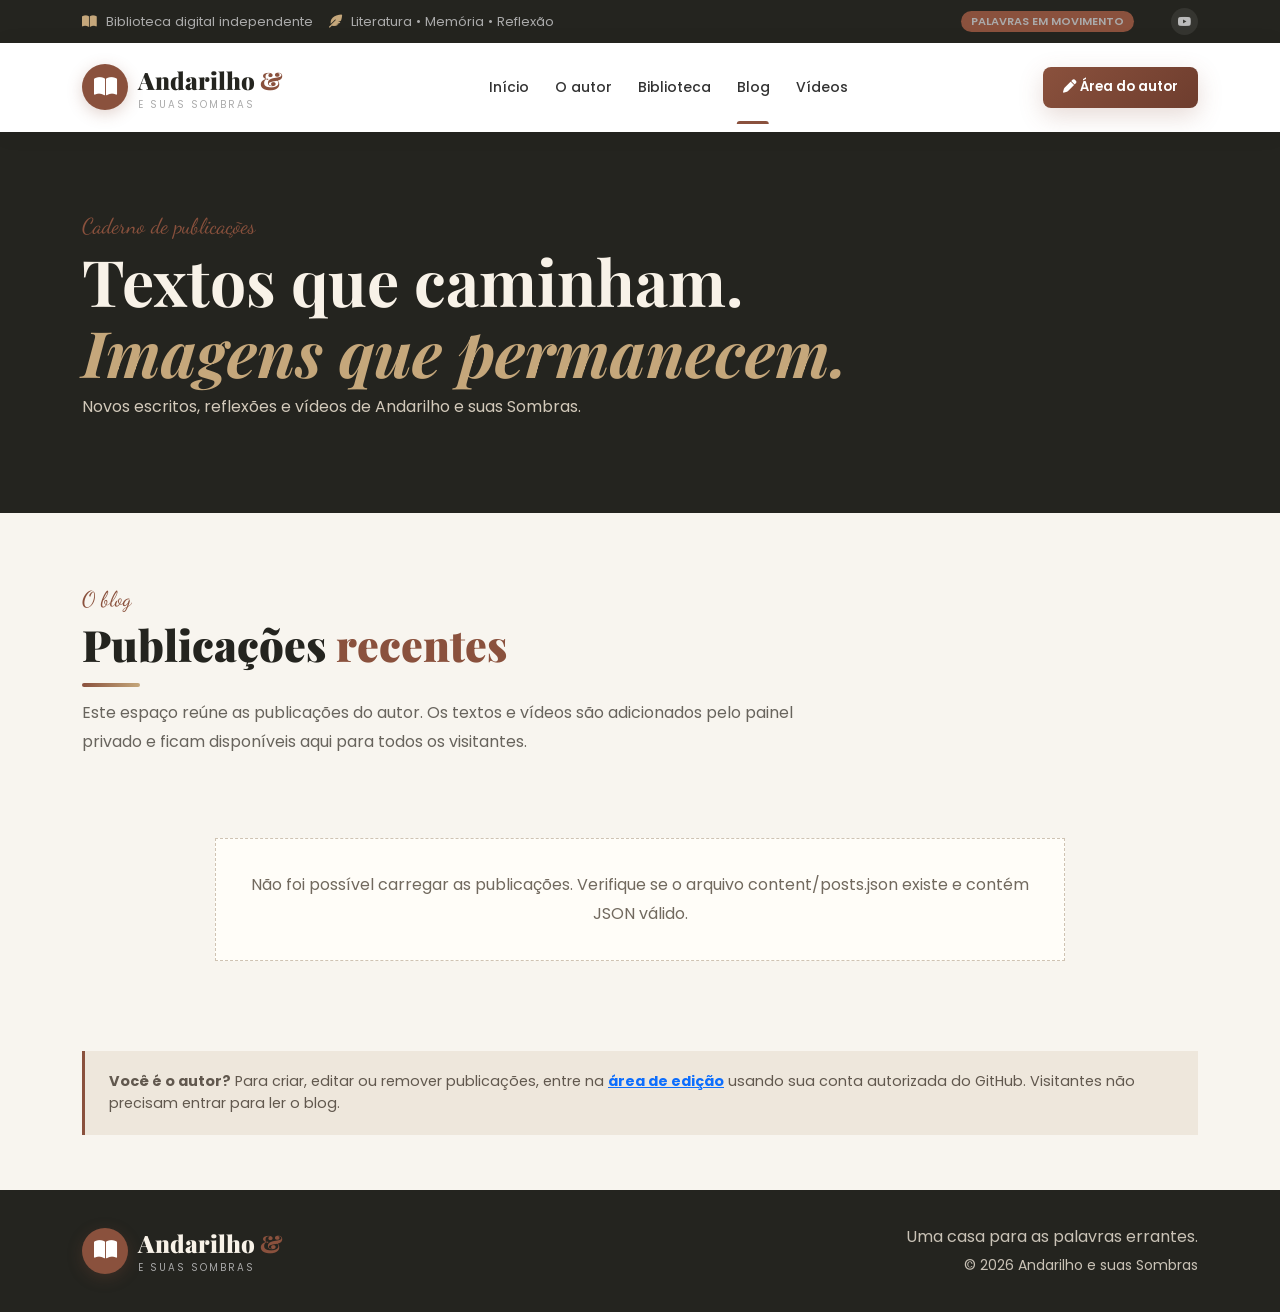
==== blog.html @ 1cf99b19 "Add files via upload" ====
<!DOCTYPE html>
<html lang="pt-BR"><head><meta charset="UTF-8"><meta name="viewport" content="width=device-width, initial-scale=1">
<meta name="description" content="Textos e vídeos publicados por Andarilho e suas Sombras.">
<title>Blog | Andarilho e suas Sombras</title>
<link href="https://fonts.googleapis.com/css2?family=Playfair+Display:wght@400;700;900&family=Poppins:wght@300;400;500;600;700&family=Dancing+Script:wght@700&display=swap" rel="stylesheet">
<link href="css/bootstrap.min.css" rel="stylesheet"><link href="css/aos.css" rel="stylesheet"><link rel="stylesheet" href="css/all.min.css"><link rel="stylesheet" href="css/style.css"><link rel="stylesheet" href="css/library.css"><link rel="stylesheet" href="css/blog.css">
</head><body>
<div id="topbar"><div class="container"><div class="d-flex justify-content-between align-items-center flex-wrap gap-2"><div class="top-contact d-flex flex-wrap"><span><i class="fas fa-book-open"></i> Biblioteca digital independente</span><span><i class="fas fa-feather-alt"></i> Literatura • Memória • Reflexão</span></div><div class="d-flex align-items-center gap-3"><span class="ttag">Palavras em movimento</span><div class="tsoc"><a href="videos.html" aria-label="Vídeos"><i class="fab fa-youtube"></i></a></div></div></div></div></div>
<nav class="navbar navbar-expand-lg" id="nav"><div class="container"><a class="navbar-brand" href="index.html"><div class="blogo"><div class="bico"><i class="fas fa-book-open"></i></div><div><div class="bname">Andarilho <span>&</span></div><div class="bsub">e suas sombras</div></div></div></a><button class="navbar-toggler border-0" type="button" data-bs-toggle="collapse" data-bs-target="#navmenu" aria-label="Abrir menu"><i class="fas fa-bars" style="color:var(--primary);font-size:1.35rem;"></i></button><div class="collapse navbar-collapse" id="navmenu"><ul class="navbar-nav mx-auto"><li class="nav-item"><a class="nav-link" href="index.html">Início</a></li><li class="nav-item"><a class="nav-link" href="index.html#sobre">O autor</a></li><li class="nav-item"><a class="nav-link" href="obras.html">Biblioteca</a></li><li class="nav-item"><a class="nav-link active" href="blog.html">Blog</a></li><li class="nav-item"><a class="nav-link" href="videos.html">Vídeos</a></li></ul><div class="d-flex align-items-center gap-1"><a href="https://app.pagescms.org/" class="nav-link nav-cta" target="_blank" rel="noopener"><i class="fas fa-pen me-1"></i>Área do autor</a></div></div></div></nav>
<main><section class="page-banner"><div class="container"><span class="slbl">Caderno de publicações</span><h1>Textos que caminham.<br><span>Imagens que permanecem.</span></h1><p>Novos escritos, reflexões e vídeos de Andarilho e suas Sombras.</p></div></section>
<section class="blog-intro"><div class="container"><span class="slbl">O blog</span><h2 class="stitle">Publicações <span>recentes</span></h2><div class="sline lft"></div><p class="blog-lead">Este espaço reúne as publicações do autor. Os textos e vídeos são adicionados pelo painel privado e ficam disponíveis aqui para todos os visitantes.</p></div></section>
<section class="blog-feed"><div class="container"><div class="blog-feed-grid" data-blog-feed><div class="blog-empty">Carregando publicações…</div></div></div></section>
<section class="blog-page-footer"><div class="container"><div class="blog-admin-note"><strong>Você é o autor?</strong> Para criar, editar ou remover publicações, entre na <a href="https://app.pagescms.org/" target="_blank" rel="noopener">área de edição</a> usando sua conta autorizada do GitHub. Visitantes não precisam entrar para ler o blog.</div></div></section></main>
<footer><div class="container"><div class="row align-items-center gy-3"><div class="col-md-6"><div class="blogo"><div class="bico"><i class="fas fa-book-open"></i></div><div><div class="bname">Andarilho <span>&</span></div><div class="bsub">e suas sombras</div></div></div></div><div class="col-md-6 text-md-end"><p class="mb-1">Uma casa para as palavras errantes.</p><small>© <span class="year"></span> Andarilho e suas Sombras</small></div></div></div></footer>
<script src="js/bootstrap.bundle.min.js"></script><script src="js/aos.js"></script><script>if(window.AOS)AOS.init({duration:700,once:true});document.querySelectorAll('.year').forEach(e=>e.textContent=new Date().getFullYear());</script><script src="js/blog.js"></script>
</body></html>
---- css/style.css ----
:root {
  --primary: #e8281a;
  --secondary: #f6a623;
  --dark: #1a1a1a;
  --green: #2d6a4f;
  --cream: #fff8f0;
  --cream2: #fef0dc;
  --light: #f9f5f0;
  --shadow: 0 8px 40px rgba(0, 0, 0, 0.1);
  --shadow-lg: 0 20px 60px rgba(0, 0, 0, 0.18);
}
* {
  margin: 0;
  padding: 0;
  box-sizing: border-box;
}
html {
  scroll-behavior: smooth;
}
body {
  font-family: "Poppins", sans-serif;
  color: #444;
  background: #fff;
  overflow-x: hidden;
}
h1,
h2,
h3,
h4,
h5 {
  font-family: "Playfair Display", serif;
  color: var(--dark);
}
a {
  text-decoration: none;
  transition: all 0.3s;
}
img {
  max-width: 100%;
}
::-webkit-scrollbar {
  width: 5px;
}
::-webkit-scrollbar-thumb {
  background: var(--primary);
  border-radius: 10px;
}

/* ===================== TOP BAR ===================== */
#topbar {
  background: #111;
  padding: 8px 0;
  font-size: 0.82rem;
}
#topbar span {
  color: #aaa;
  margin-right: 16px;
}
#topbar span i {
  color: var(--secondary);
  margin-right: 5px;
}
#topbar .tsoc a {
  width: 27px;
  height: 27px;
  border-radius: 50%;
  background: rgba(255, 255, 255, 0.08);
  display: inline-flex;
  align-items: center;
  justify-content: center;
  color: #bbb;
  font-size: 0.75rem;
  margin-left: 5px;
  transition: 0.3s;
}
#topbar .tsoc a:hover {
  background: var(--primary);
  color: #fff;
}
.ttag {
  background: var(--primary);
  color: #fff;
  padding: 2px 10px;
  border-radius: 20px;
  font-size: 0.7rem;
  font-weight: 600;
  text-transform: uppercase;
}

/* ===================== NAVBAR ===================== */
#nav {
  background: #fff;
  position: sticky;
  top: 0;
  z-index: 990;
  box-shadow: 0 2px 20px rgba(0, 0, 0, 0.07);
  transition: 0.4s;
}
#nav.scrolled {
  box-shadow: 0 4px 30px rgba(0, 0, 0, 0.14);
}
.blogo {
  display: flex;
  align-items: center;
  gap: 10px;
}
.bico {
  width: 46px;
  height: 46px;
  border-radius: 50%;
  background: linear-gradient(135deg, var(--primary), var(--secondary));
  display: flex;
  align-items: center;
  justify-content: center;
  font-size: 1.3rem;
  color: #fff;
  box-shadow: 0 4px 15px rgba(232, 40, 26, 0.35);
}
.bname {
  font-family: "Playfair Display", serif;
  font-size: 1.5rem;
  font-weight: 900;
  color: var(--dark);
}
.bname span {
  color: var(--primary);
}
.bsub {
  font-size: 0.62rem;
  text-transform: uppercase;
  letter-spacing: 2px;
  color: #aaa;
}
.navbar-nav .nav-link {
  font-size: 0.87rem;
  font-weight: 500;
  color: #333 !important;
  padding: 26px 13px !important;
  position: relative;
}
.navbar-nav .nav-link::after {
  content: "";
  position: absolute;
  bottom: 0;
  left: 50%;
  transform: translateX(-50%);
  width: 0;
  height: 3px;
  background: var(--primary);
  border-radius: 3px 3px 0 0;
  transition: 0.3s;
}
.navbar-nav .nav-link:hover::after,
.navbar-nav .nav-link.active::after {
  width: 55%;
}
.navbar-nav .nav-link:hover {
  color: var(--primary) !important;
}
/* FIX 1 â€” Search btn in navbar */
#navSearchBtn {
  background: none;
  border: none;
  cursor: pointer;
  color: #555;
  font-size: 1rem;
  padding: 8px 10px;
  border-radius: 8px;
  transition: 0.3s;
}
#navSearchBtn:hover {
  background: rgba(232, 40, 26, 0.08);
  color: var(--primary);
}
.nav-cta {
  background: linear-gradient(135deg, var(--primary), #c01e12);
  color: #fff !important;
  border-radius: 8px;
  padding: 10px 20px !important;
  font-size: 0.84rem !important;
  font-weight: 600 !important;
  box-shadow: 0 4px 15px rgba(232, 40, 26, 0.3);
  margin-left: 6px;
}
.nav-cta::after {
  display: none !important;
}
.nav-cta:hover {
  transform: translateY(-2px);
  box-shadow: 0 8px 22px rgba(232, 40, 26, 0.4);
}

/* ===================== SECTION COMMONS ===================== */
section {
  padding: 88px 0;
}
.slbl {
  font-family: "Dancing Script", cursive;
  font-size: 1.35rem;
  color: var(--primary);
  display: block;
  margin-bottom: 4px;
}
.stitle {
  font-size: clamp(1.9rem, 4vw, 2.7rem);
  font-weight: 900;
  line-height: 1.2;
  margin-bottom: 12px;
}
.stitle span {
  color: var(--primary);
}
.sline {
  width: 58px;
  height: 4px;
  border-radius: 4px;
  background: linear-gradient(90deg, var(--primary), var(--secondary));
  margin: 0 auto 12px;
}
.sline.lft {
  margin-left: 0;
}
.sdesc {
  color: #777;
  font-size: 0.93rem;
  line-height: 1.8;
}
.btn-red {
  background: linear-gradient(135deg, var(--primary), #c01e12);
  color: #fff;
  border: none;
  border-radius: 50px;
  padding: 14px 32px;
  font-weight: 600;
  font-size: 0.93rem;
  box-shadow: 0 8px 24px rgba(232, 40, 26, 0.35);
  transition: 0.3s;
  display: inline-flex;
  align-items: center;
  gap: 9px;
  cursor: pointer;
  font-family: "Poppins", sans-serif;
}
.btn-red:hover {
  transform: translateY(-3px);
  box-shadow: 0 14px 34px rgba(232, 40, 26, 0.45);
  color: #fff;
}

/* ===================== HERO ===================== */
#hero {
  background: var(--cream);
  min-height: 92vh;
  display: flex;
  align-items: center;
  position: relative;
  overflow: hidden;
}
.hbgtxt {
  position: absolute;
  top: 50%;
  left: 50%;
  transform: translate(-50%, -50%);
  font-size: 22vw;
  font-weight: 900;
  font-family: "Playfair Display", serif;
  color: rgba(0, 0, 0, 0.04);
  pointer-events: none;
  white-space: nowrap;
}
.hs {
  position: absolute;
  border-radius: 50%;
}
.hs1 {
  width: 480px;
  height: 480px;
  background: radial-gradient(circle, rgba(232, 40, 26, 0.07), transparent 70%);
  top: -90px;
  right: -80px;
  animation: fsh 8s ease-in-out infinite;
}
.hs2 {
  width: 280px;
  height: 280px;
  background: radial-gradient(
    circle,
    rgba(246, 166, 35, 0.09),
    transparent 70%
  );
  bottom: -50px;
  left: 8%;
  animation: fsh 10s ease-in-out infinite reverse;
}
@keyframes fsh {
  0%,
  100% {
    transform: translateY(0);
  }
  50% {
    transform: translateY(-28px);
  }
}
.hbadge {
  display: inline-flex;
  align-items: center;
  gap: 8px;
  background: #fff;
  border-radius: 30px;
  padding: 6px 16px 6px 6px;
  box-shadow: 0 4px 20px rgba(0, 0, 0, 0.1);
  margin-bottom: 22px;
}
.hbadge .hbi {
  width: 30px;
  height: 30px;
  border-radius: 50%;
  background: linear-gradient(135deg, var(--primary), var(--secondary));
  display: flex;
  align-items: center;
  justify-content: center;
  color: #fff;
  font-size: 0.78rem;
}
.hbadge span {
  font-size: 0.76rem;
  font-weight: 600;
  color: var(--dark);
}
.htitle {
  font-size: clamp(2.7rem, 6vw, 4.8rem);
  font-weight: 900;
  line-height: 1.1;
  margin-bottom: 18px;
}
.htitle .hl {
  color: var(--primary);
  position: relative;
  display: inline-block;
}
.htitle .hl::before {
  content: "";
  position: absolute;
  bottom: 2px;
  left: 0;
  right: 0;
  height: 7px;
  background: rgba(232, 40, 26, 0.14);
  border-radius: 4px;
  z-index: -1;
}
.hdesc {
  font-size: 1rem;
  color: #666;
  line-height: 1.8;
  max-width: 470px;
  margin-bottom: 30px;
}
/* FIX 2 â€” Video play button */
.btn-play {
  display: inline-flex;
  align-items: center;
  gap: 12px;
  color: var(--dark);
  font-weight: 600;
  font-size: 0.9rem;
  padding: 10px 16px;
  transition: 0.3s;
  cursor: pointer;
}
.btn-play .pico {
  width: 48px;
  height: 48px;
  border-radius: 50%;
  background: #fff;
  display: flex;
  align-items: center;
  justify-content: center;
  box-shadow: 0 6px 20px rgba(0, 0, 0, 0.12);
  color: var(--primary);
  font-size: 0.95rem;
  transition: 0.3s;
  flex-shrink: 0;
}
.btn-play:hover .pico {
  background: var(--primary);
  color: #fff;
  transform: scale(1.1);
}
.btn-play:hover {
  color: var(--primary);
}
.hstats {
  display: flex;
  gap: 20px;
  flex-wrap: wrap;
  margin-top: 32px;
}
.hstat .snum {
  font-family: "Playfair Display", serif;
  font-size: 1.9rem;
  font-weight: 900;
  color: var(--dark);
  display: block;
  line-height: 1;
}
.hstat .snum em {
  color: var(--primary);
  font-style: normal;
}
.hstat small {
  font-size: 0.7rem;
  color: #aaa;
  text-transform: uppercase;
  letter-spacing: 1px;
}
.sdiv {
  width: 1px;
  background: #ddd;
  height: 38px;
  align-self: center;
}
.hcircle {
  width: 480px;
  height: 480px;
  border-radius: 50%;
  background: radial-gradient(circle at 40% 40%, #fff8f0, #ffe5c8);
  display: flex;
  align-items: center;
  justify-content: center;
  margin: 0 auto;
  position: relative;
  box-shadow: 0 28px 76px rgba(232, 40, 26, 0.14);
}
.hcircle img {
  width: 90%;
  height: 90%;
  object-fit: cover;
  border-radius: 50%;
}
.fcard {
  position: absolute;
  background: #fff;
  border-radius: 11px;
  padding: 10px 15px;
  box-shadow: var(--shadow);
  display: flex;
  align-items: center;
  gap: 9px;
}
.fcard.fc1 {
  top: 55px;
  left: -15px;
  animation: fltc 4s ease-in-out infinite;
}
.fcard.fc2 {
  bottom: 75px;
  right: -25px;
  animation: fltc 4s ease-in-out infinite 1.5s;
}
.fcard.fc3 {
  top: 38%;
  right: -45px;
  animation: fltc 4s ease-in-out infinite 0.8s;
}
@keyframes fltc {
  0%,
  100% {
    transform: translateY(0);
  }
  50% {
    transform: translateY(-9px);
  }
}
.fcoi {
  width: 34px;
  height: 34px;
  border-radius: 8px;
  display: flex;
  align-items: center;
  justify-content: center;
  font-size: 0.95rem;
}
.fcoi.r {
  background: rgba(232, 40, 26, 0.11);
  color: var(--primary);
}
.fcoi.y {
  background: rgba(246, 166, 35, 0.14);
  color: var(--secondary);
}
.fcoi.g {
  background: rgba(45, 106, 79, 0.11);
  color: var(--green);
}
.fcnum {
  font-weight: 700;
  font-size: 0.92rem;
  color: var(--dark);
  display: block;
  line-height: 1;
}
.fcsm {
  font-size: 0.66rem;
  color: #999;
}

/* ===================== MARQUEE ===================== */
.mqsec {
  background: var(--primary);
  padding: 13px 0;
  overflow: hidden;
}
.mqtrack {
  display: flex;
  gap: 38px;
  white-space: nowrap;
  animation: mqrun 22s linear infinite;
}
.mqitem {
  display: inline-flex;
  align-items: center;
  gap: 10px;
  color: #fff;
  font-size: 0.86rem;
  font-weight: 500;
}
.mqitem i {
  color: rgba(255, 255, 255, 0.55);
  font-size: 0.55rem;
}
@keyframes mqrun {
  from {
    transform: translateX(0);
  }
  to {
    transform: translateX(-50%);
  }
}

/* ===================== CATEGORY ===================== */
#category {
  background: var(--cream);
}
.catcard {
  background: #fff;
  border-radius: 15px;
  padding: 22px 14px;
  text-align: center;
  cursor: pointer;
  transition: 0.4s;
  box-shadow: 0 4px 18px rgba(0, 0, 0, 0.06);
  border: 2px solid transparent;
}
.catcard:hover,
.catcard.active {
  transform: translateY(-7px);
  box-shadow: 0 14px 38px rgba(232, 40, 26, 0.14);
  border-color: var(--primary);
}
.catimg {
  width: 86px;
  height: 86px;
  border-radius: 50%;
  object-fit: cover;
  margin: 0 auto 12px;
  display: block;
  transition: 0.4s;
}
.catcard:hover .catimg {
  transform: scale(1.1) rotate(-4deg);
}
.catnm {
  font-size: 0.86rem;
  font-weight: 600;
  color: var(--dark);
  margin-bottom: 3px;
}
.catct {
  font-size: 0.73rem;
  color: #bbb;
}

/* ===================== ABOUT ===================== */
#about {
  background: #fff;
}
.astack {
  position: relative;
}
.amain {
  border-radius: 18px;
  overflow: hidden;
  box-shadow: var(--shadow-lg);
}
.amain img {
  width: 100%;
  height: 440px;
  object-fit: cover;
  display: block;
}
.asm {
  position: absolute;
  bottom: -26px;
  right: -26px;
  width: 170px;
  height: 170px;
  border-radius: 14px;
  overflow: hidden;
  border: 5px solid #fff;
  box-shadow: var(--shadow);
}
.asm img {
  width: 100%;
  height: 100%;
  object-fit: cover;
}
.aexp {
  position: absolute;
  top: 28px;
  left: -16px;
  background: var(--primary);
  color: #fff;
  border-radius: 14px;
  padding: 18px 22px;
  text-align: center;
  box-shadow: 0 10px 28px rgba(232, 40, 26, 0.4);
}
.aexp .anum {
  font-family: "Playfair Display", serif;
  font-size: 2.3rem;
  font-weight: 900;
  line-height: 1;
  display: block;
}
.aexp small {
  font-size: 0.7rem;
  opacity: 0.9;
}
.fti {
  display: flex;
  align-items: flex-start;
  gap: 13px;
  margin-bottom: 18px;
}
.ftico {
  width: 46px;
  height: 46px;
  border-radius: 11px;
  flex-shrink: 0;
  display: flex;
  align-items: center;
  justify-content: center;
  font-size: 1.15rem;
  transition: 0.3s;
}
.ftico.r {
  background: rgba(232, 40, 26, 0.1);
  color: var(--primary);
}
.ftico.y {
  background: rgba(246, 166, 35, 0.11);
  color: var(--secondary);
}
.ftico.g {
  background: rgba(45, 106, 79, 0.1);
  color: var(--green);
}
.fti:hover .ftico {
  transform: scale(1.1);
}
.fti h6 {
  font-size: 0.9rem;
  font-weight: 700;
  color: var(--dark);
  margin-bottom: 2px;
  font-family: "Poppins", sans-serif;
}
.fti p {
  font-size: 0.8rem;
  color: #888;
  margin: 0;
  line-height: 1.6;
}

/* ===================== MENU ===================== */
#menu {
  background: var(--light);
}
/* FIX 3 â€” Filter buttons */
.filtbtn {
  border: 2px solid #e5e5e5;
  background: #fff;
  border-radius: 50px;
  padding: 8px 20px;
  font-size: 0.84rem;
  font-weight: 600;
  color: #666;
  cursor: pointer;
  transition: 0.3s;
  margin: 3px;
  font-family: "Poppins", sans-serif;
}
.filtbtn.active,
.filtbtn:hover {
  background: var(--primary);
  border-color: var(--primary);
  color: #fff;
  box-shadow: 0 5px 18px rgba(232, 40, 26, 0.24);
}
.mwrap {
  transition: 0.35s;
}
.mwrap.gone {
  display: none !important;
}
.mcard {
  background: #fff;
  border-radius: 18px;
  overflow: hidden;
  transition: 0.4s;
  box-shadow: 0 4px 22px rgba(0, 0, 0, 0.07);
  cursor: pointer;
}
.mcard:hover {
  transform: translateY(-9px);
  box-shadow: 0 18px 48px rgba(0, 0, 0, 0.13);
}
.mimg {
  position: relative;
  overflow: hidden;
  height: 215px;
  background: var(--cream2);
}
.mimg img {
  width: 100%;
  height: 100%;
  object-fit: cover;
  transition: 0.5s;
}
.mcard:hover .mimg img {
  transform: scale(1.09);
}
.mbdg {
  position: absolute;
  top: 13px;
  left: 13px;
  background: var(--primary);
  color: #fff;
  border-radius: 7px;
  padding: 3px 11px;
  font-size: 0.7rem;
  font-weight: 700;
}
.mbdg.new {
  background: var(--green);
}
.mbdg.hot {
  background: var(--secondary);
  color: var(--dark);
}
/* FIX 4 â€” Heart & Plus buttons stop propagation */
.mhrt {
  position: absolute;
  top: 13px;
  right: 13px;
  width: 33px;
  height: 33px;
  border-radius: 50%;
  background: #fff;
  display: flex;
  align-items: center;
  justify-content: center;
  color: #ccc;
  cursor: pointer;
  transition: 0.3s;
  box-shadow: 0 2px 9px rgba(0, 0, 0, 0.1);
}
.mhrt:hover {
  color: var(--primary);
  transform: scale(1.18);
}
.mbody {
  padding: 18px;
}
.mcat {
  font-size: 0.7rem;
  font-weight: 600;
  color: var(--secondary);
  text-transform: uppercase;
  letter-spacing: 1px;
  margin-bottom: 5px;
}
.mtit {
  font-size: 1.05rem;
  font-weight: 700;
  margin-bottom: 5px;
  font-family: "Playfair Display", serif;
}
.mdesc {
  font-size: 0.78rem;
  color: #aaa;
  margin-bottom: 13px;
  line-height: 1.5;
}
.mfoot {
  display: flex;
  align-items: center;
  justify-content: space-between;
}
.mprice {
  font-size: 1.25rem;
  font-weight: 800;
  color: var(--primary);
  font-family: "Playfair Display", serif;
}
.mprice small {
  font-size: 0.72rem;
  font-weight: 400;
  color: #ccc;
  text-decoration: line-through;
  margin-left: 5px;
}
.mstars {
  font-size: 0.73rem;
  color: var(--secondary);
}
/* FIX 4 â€” Plus button opens detail popup */
.madd {
  width: 36px;
  height: 36px;
  border-radius: 50%;
  background: linear-gradient(135deg, var(--primary), #c01e12);
  border: none;
  color: #fff;
  font-size: 1rem;
  display: flex;
  align-items: center;
  justify-content: center;
  cursor: pointer;
  transition: 0.3s;
  box-shadow: 0 4px 11px rgba(232, 40, 26, 0.28);
}
.madd:hover {
  transform: scale(1.15) rotate(90deg);
}

/* ===================== SPECIAL OFFER ===================== */
#special {
  background: linear-gradient(135deg, #1a0000 0%, #2d0000 100%);
  position: relative;
  overflow: hidden;
}
.spbg {
  position: absolute;
  inset: 0;
  pointer-events: none;
  opacity: 0.03;
  background: repeating-linear-gradient(
    45deg,
    #fff 0,
    #fff 1px,
    transparent 0,
    transparent 50%
  );
  background-size: 40px 40px;
}
.sptag {
  display: inline-block;
  background: var(--secondary);
  color: var(--dark);
  border-radius: 6px;
  padding: 4px 15px;
  font-size: 0.76rem;
  font-weight: 700;
  text-transform: uppercase;
  letter-spacing: 2px;
  margin-bottom: 14px;
}
.sptitle {
  font-size: clamp(2.3rem, 5vw, 3.8rem);
  font-weight: 900;
  color: #fff;
  line-height: 1.1;
}
.sptitle span {
  color: var(--secondary);
}
.spdesc {
  color: rgba(255, 255, 255, 0.62);
  margin: 18px 0;
  font-size: 0.93rem;
  line-height: 1.8;
}
.cdwrap {
  display: flex;
  gap: 14px;
  margin: 26px 0;
}
.cditem {
  text-align: center;
  background: rgba(255, 255, 255, 0.07);
  border: 1px solid rgba(255, 255, 255, 0.11);
  border-radius: 11px;
  padding: 13px 18px;
  min-width: 72px;
}
.cdnum {
  font-family: "Playfair Display", serif;
  font-size: 2.1rem;
  font-weight: 900;
  color: #fff;
  display: block;
  line-height: 1;
}
.cdlbl {
  font-size: 0.63rem;
  text-transform: uppercase;
  letter-spacing: 1px;
  color: rgba(255, 255, 255, 0.48);
  margin-top: 3px;
  display: block;
}
.spimgw {
  position: relative;
  text-align: center;
}
.spglow {
  position: absolute;
  top: 50%;
  left: 50%;
  transform: translate(-50%, -50%);
  width: 360px;
  height: 360px;
  border-radius: 50%;
  background: radial-gradient(
    circle,
    rgba(246, 166, 35, 0.24),
    transparent 70%
  );
}
.spimgw img {
  position: relative;
  z-index: 2;
  width: 100%;
  max-width: 440px;
  filter: drop-shadow(0 28px 56px rgba(246, 166, 35, 0.28));
  animation: fltimg 5s ease-in-out infinite;
}
@keyframes fltimg {
  0%,
  100% {
    transform: translateY(0);
  }
  50% {
    transform: translateY(-17px);
  }
}
.sppbdg {
  position: absolute;
  top: 18px;
  left: 18px;
  z-index: 3;
  background: var(--primary);
  color: #fff;
  width: 86px;
  height: 86px;
  border-radius: 50%;
  display: flex;
  flex-direction: column;
  align-items: center;
  justify-content: center;
  text-align: center;
  box-shadow: 0 8px 24px rgba(232, 40, 26, 0.5);
  animation: plsbdg 2.5s ease-in-out infinite;
}
@keyframes plsbdg {
  0%,
  100% {
    transform: scale(1);
  }
  50% {
    transform: scale(1.06);
    box-shadow: 0 12px 34px rgba(232, 40, 26, 0.7);
  }
}
.sppbdg .old {
  font-size: 0.68rem;
  text-decoration: line-through;
  opacity: 0.7;
}
.sppbdg .np {
  font-size: 1.25rem;
  font-weight: 900;
}

/* ===================== GALLERY ===================== */
#gallery {
  background: var(--light);
}
.ggrid {
  display: grid;
  grid-template-columns: repeat(3, 1fr);
  grid-template-rows: repeat(2, 215px);
  gap: 13px;
}
.gitem {
  border-radius: 14px;
  overflow: hidden;
  position: relative;
  cursor: pointer;
}
.gitem:first-child {
  grid-row: span 2;
}
.gitem img {
  width: 100%;
  height: 100%;
  object-fit: cover;
  transition: 0.5s;
}
.gitem:hover img {
  transform: scale(1.08);
}
.gover {
  position: absolute;
  inset: 0;
  background: linear-gradient(to top, rgba(0, 0, 0, 0.76), transparent 60%);
  opacity: 0;
  transition: 0.4s;
  display: flex;
  align-items: flex-end;
  padding: 18px;
}
.gitem:hover .gover {
  opacity: 1;
}
.gover span {
  color: #fff;
  font-weight: 600;
  font-size: 0.88rem;
}
.gover i {
  color: var(--secondary);
  margin-right: 5px;
}

/* ===================== HISTORY â€” FIX 8 ===================== */
#history {
  background: var(--cream);
}
.timeline {
  position: relative;
  padding: 18px 0;
}
.timeline::before {
  content: "";
  position: absolute;
  left: 50%;
  transform: translateX(-50%);
  width: 2px;
  background: linear-gradient(to bottom, var(--primary), var(--secondary));
  top: 0;
  bottom: 0;
}
/* Grid: left-col | dot-col | right-col */
.tli {
  display: grid;
  grid-template-columns: 1fr 36px 1fr;
  margin-bottom: 50px;
  align-items: start;
}
.tl-left {
  padding-right: 32px;
  text-align: right;
}
.tl-center {
  display: flex;
  justify-content: center;
  padding-top: 5px;
}
.tl-right {
  padding-left: 32px;
  text-align: left;
}
/* ODD â†’ show LEFT text, hide RIGHT */
.tli:nth-child(odd) .tl-right {
  visibility: hidden;
}
/* EVEN â†’ hide LEFT, show RIGHT */
.tli:nth-child(even) .tl-left {
  visibility: hidden;
}
.tldot {
  width: 18px;
  height: 18px;
  border-radius: 50%;
  background: var(--primary);
  border: 4px solid #fff;
  box-shadow: 0 0 0 3px rgba(232, 40, 26, 0.3);
  flex-shrink: 0;
}
.tlyear {
  font-family: "Dancing Script", cursive;
  color: var(--primary);
  font-size: 1.15rem;
  margin-bottom: 3px;
}
.tl-left h5,
.tl-right h5 {
  font-size: 1.05rem;
  font-weight: 700;
  margin-bottom: 7px;
  font-family: "Playfair Display", serif;
  color: var(--dark);
}
.tl-left p,
.tl-right p {
  font-size: 0.83rem;
  color: #888;
  line-height: 1.7;
  margin: 0;
}
@media (max-width: 767px) {
  .timeline::before {
    left: 16px;
  }
  .tli {
    grid-template-columns: 32px 1fr;
    gap: 0;
  }
  .tl-left {
    display: none;
  }
  .tl-right {
    display: block !important;
    visibility: visible !important;
    padding-left: 18px;
    text-align: left;
  }
  .tl-center {
    padding-top: 5px;
  }
  .tli:nth-child(even) .tl-left {
    display: none;
  }
  .tli:nth-child(odd) .tl-right {
    visibility: visible !important;
  }
}

/* ===================== CHEFS ===================== */
#chefs {
  background: #fff;
}
.chcard {
  border-radius: 18px;
  overflow: hidden;
  background: #fff;
  transition: 0.4s;
  box-shadow: 0 4px 18px rgba(0, 0, 0, 0.07);
}
.chcard:hover {
  transform: translateY(-9px);
  box-shadow: var(--shadow-lg);
}
.chimg {
  position: relative;
  overflow: hidden;
  height: 268px;
  background: var(--cream2);
}
.chimg img {
  width: 100%;
  height: 100%;
  object-fit: cover;
  object-position: top;
  transition: 0.5s;
}
.chcard:hover .chimg img {
  transform: scale(1.05);
}
.chsoc {
  position: absolute;
  bottom: -50px;
  left: 0;
  right: 0;
  display: flex;
  justify-content: center;
  gap: 7px;
  transition: 0.4s;
  padding: 10px 0;
  background: linear-gradient(to top, rgba(0, 0, 0, 0.7), transparent);
}
.chcard:hover .chsoc {
  bottom: 0;
}
.chsoc a {
  width: 33px;
  height: 33px;
  border-radius: 50%;
  background: rgba(255, 255, 255, 0.2);
  display: flex;
  align-items: center;
  justify-content: center;
  color: #fff;
  font-size: 0.78rem;
  transition: 0.3s;
}
.chsoc a:hover {
  background: var(--primary);
}
.chbody {
  padding: 18px;
  text-align: center;
}
.chnm {
  font-size: 1.05rem;
  font-weight: 700;
  margin-bottom: 2px;
}
.chrole {
  font-size: 0.78rem;
  color: var(--primary);
  font-weight: 600;
  text-transform: uppercase;
  letter-spacing: 0.8px;
}
.chexp {
  font-size: 0.76rem;
  color: #bbb;
  margin-top: 5px;
}

/* ===================== HOURS ===================== */
#hours {
  background: linear-gradient(135deg, var(--green), #1a4a35);
  position: relative;
  overflow: hidden;
}
.hrsbg {
  position: absolute;
  inset: 0;
  opacity: 0.05;
  background: repeating-linear-gradient(
    45deg,
    #fff 0,
    #fff 1px,
    transparent 0,
    transparent 50%
  );
  background-size: 28px 28px;
}
.hrscard {
  background: rgba(255, 255, 255, 0.08);
  border: 1px solid rgba(255, 255, 255, 0.14);
  border-radius: 18px;
  padding: 28px;
}
.hrsrow {
  display: flex;
  justify-content: space-between;
  align-items: center;
  padding: 13px 0;
  border-bottom: 1px solid rgba(255, 255, 255, 0.09);
}
.hrsrow:last-child {
  border: none;
}
.hrsday {
  color: rgba(255, 255, 255, 0.78);
  font-size: 0.9rem;
  font-weight: 500;
}
.hrstime {
  color: #fff;
  font-weight: 700;
  font-size: 0.9rem;
}
.hdot {
  width: 7px;
  height: 7px;
  border-radius: 50%;
}
.hdot.on {
  background: #4ade80;
  box-shadow: 0 0 7px #4ade80;
}
.hdot.off {
  background: #ff6b6b;
}
.hrscta {
  background: var(--primary);
  border-radius: 18px;
  padding: 28px;
  text-align: center;
  box-shadow: 0 18px 48px rgba(232, 40, 26, 0.4);
}
.hrscta h4 {
  color: #fff;
  font-size: 1.4rem;
  font-weight: 800;
}
.hrscta p {
  color: rgba(255, 255, 255, 0.78);
  font-size: 0.86rem;
  margin: 9px 0 18px;
}
.btnw {
  background: #fff;
  color: var(--primary);
  border-radius: 50px;
  padding: 11px 28px;
  font-weight: 700;
  font-size: 0.88rem;
  display: inline-block;
  transition: 0.3s;
}
.btnw:hover {
  transform: translateY(-3px);
  box-shadow: 0 10px 24px rgba(0, 0, 0, 0.2);
  color: var(--primary);
}

/* ===================== TESTIMONIALS ===================== */
#testimonials {
  background: #fff;
}
.tescard {
  background: var(--cream);
  border-radius: 18px;
  padding: 28px;
  position: relative;
  overflow: hidden;
  transition: 0.4s;
}
.tescard:hover {
  transform: translateY(-5px);
  box-shadow: var(--shadow);
}
.tesq {
  position: absolute;
  top: 18px;
  right: 22px;
  font-size: 4.5rem;
  color: rgba(232, 40, 26, 0.07);
  font-family: "Playfair Display", serif;
  line-height: 1;
}
.tess {
  color: var(--secondary);
  font-size: 0.83rem;
  margin-bottom: 12px;
}
.testxt {
  font-size: 0.88rem;
  color: #666;
  line-height: 1.8;
  margin-bottom: 18px;
}
.tesauth {
  display: flex;
  align-items: center;
  gap: 11px;
}
.tesauth img {
  width: 46px;
  height: 46px;
  border-radius: 50%;
  object-fit: cover;
  border: 3px solid var(--primary);
}
.tesnm {
  font-weight: 700;
  font-size: 0.88rem;
  color: var(--dark);
  margin-bottom: 1px;
  font-family: "Poppins", sans-serif;
}
.tesrl {
  font-size: 0.73rem;
  color: #aaa;
}

/* ===================== RESERVATION â€” FIX 5 ===================== */
#reservation {
  background: var(--light);
}
.resico {
  width: 54px;
  height: 54px;
  border-radius: 13px;
  background: rgba(232, 40, 26, 0.1);
  display: flex;
  align-items: center;
  justify-content: center;
  color: var(--primary);
  font-size: 1.25rem;
  flex-shrink: 0;
}
.flbl {
  font-size: 0.83rem;
  font-weight: 600;
  color: var(--dark);
  margin-bottom: 5px;
  display: block;
}
.fctrl {
  width: 100%;
  border: 2px solid #eee;
  border-radius: 9px;
  padding: 11px 15px;
  font-family: "Poppins", sans-serif;
  font-size: 0.88rem;
  outline: none;
  transition: 0.3s;
  color: var(--dark);
  background: #fff;
  appearance: auto;
}
.fctrl:focus {
  border-color: var(--primary);
}
.fcard {
  background: #fff;
  border-radius: 18px;
  padding: 32px;
  box-shadow: 0 6px 30px rgba(0, 0, 0, 0.08);
}
.sucmsg {
  display: none;
  text-align: center;
  padding: 16px;
  background: rgba(45, 106, 79, 0.07);
  border-radius: 11px;
  margin-top: 14px;
}
.sucmsg i {
  color: var(--green);
  font-size: 1.7rem;
  display: block;
  margin-bottom: 7px;
}
.sucmsg p {
  color: var(--green);
  font-weight: 600;
  margin: 0;
  font-size: 0.88rem;
}

/* ===================== BLOG ===================== */
#blog {
  background: var(--light);
}
.blcard {
  background: #fff;
  border-radius: 18px;
  overflow: hidden;
  transition: 0.4s;
  box-shadow: 0 4px 18px rgba(0, 0, 0, 0.06);
}
.blcard:hover {
  transform: translateY(-7px);
  box-shadow: var(--shadow-lg);
}
.blimg {
  position: relative;
  height: 195px;
  overflow: hidden;
}
.blimg img {
  width: 100%;
  height: 100%;
  object-fit: cover;
  transition: 0.5s;
}
.blcard:hover .blimg img {
  transform: scale(1.06);
}
.bldatebdg {
  position: absolute;
  top: 14px;
  left: 14px;
  background: var(--primary);
  color: #fff;
  border-radius: 9px;
  padding: 5px 11px;
  text-align: center;
  line-height: 1.2;
}
.bldatebdg .bd {
  font-size: 1.15rem;
  font-weight: 800;
  display: block;
}
.bldatebdg .bm {
  font-size: 0.63rem;
  text-transform: uppercase;
  letter-spacing: 0.8px;
}
.blbody {
  padding: 20px;
}
.bltag {
  font-size: 0.7rem;
  font-weight: 600;
  color: var(--primary);
  text-transform: uppercase;
  letter-spacing: 0.8px;
  margin-bottom: 7px;
}
.bltit {
  font-size: 1rem;
  font-weight: 700;
  margin-bottom: 9px;
  line-height: 1.4;
}
.bltit a {
  color: var(--dark);
}
.bltit a:hover {
  color: var(--primary);
}
.blmeta {
  display: flex;
  gap: 14px;
  font-size: 0.76rem;
  color: #bbb;
  margin-bottom: 13px;
}
.blmeta i {
  color: var(--primary);
  margin-right: 3px;
}
.blmore {
  font-size: 0.8rem;
  font-weight: 600;
  color: var(--primary);
  display: inline-flex;
  align-items: center;
  gap: 5px;
}
.blmore i {
  transition: 0.3s;
}
.blmore:hover {
  color: var(--dark);
}
.blmore:hover i {
  transform: translateX(5px);
}

/* ===================== NEWSLETTER ===================== */
#newsletter {
  background: linear-gradient(135deg, var(--primary), #8b0000);
  position: relative;
  overflow: hidden;
  padding: 80px 0;
}
.nlbg {
  position: absolute;
  inset: 0;
  background: url("data:image/svg+xml,%3Csvg xmlns='http://www.w3.org/2000/svg' width='100' height='100'%3E%3Ccircle cx='50' cy='50' r='40' fill='none' stroke='white' stroke-width='.4' opacity='.1'/%3E%3C/svg%3E");
  background-size: 75px;
}
.nlw {
  position: relative;
  z-index: 2;
}
.nlw h2 {
  color: #fff;
  font-size: 2.1rem;
}
/* Newsletter form â€” fixed layout */
.nl-form-wrap {
  display: flex;
  gap: 10px;
  max-width: 560px;
  margin: 0 auto;
  align-items: center;
}
.nlinput {
  flex: 1;
  min-width: 0;
  border: none;
  border-radius: 50px;
  padding: 14px 22px;
  font-size: 0.9rem;
  outline: none;
  font-family: "Poppins", sans-serif;
  color: #333;
}
.nlbtn {
  flex-shrink: 0;
  background: var(--secondary);
  color: var(--dark);
  border: none;
  border-radius: 50px;
  padding: 14px 26px;
  font-weight: 700;
  font-size: 0.9rem;
  cursor: pointer;
  white-space: nowrap;
  transition: 0.3s;
  font-family: "Poppins", sans-serif;
}
.nlbtn:hover {
  transform: scale(1.05);
  box-shadow: 0 6px 18px rgba(0, 0, 0, 0.2);
}
@media (max-width: 540px) {
  .nl-form-wrap {
    flex-direction: column;
    padding: 0 10px;
  }
  .nlinput {
    width: 100%;
    border-radius: 12px;
  }
  .nlbtn {
    width: 100%;
    border-radius: 12px;
  }
}

/* ===================== CONTACT â€” FIX 6 ===================== */
#contact-section {
  background: #fff;
}
.ctdark {
  background: var(--dark);
  border-radius: 18px;
  padding: 38px;
  height: 100%;
}
.ctdark h4 {
  color: #fff;
  margin-bottom: 7px;
}
.ctdark .ctsub {
  color: rgba(255, 255, 255, 0.58);
  font-size: 0.88rem;
  margin-bottom: 26px;
}
.ctitem {
  display: flex;
  gap: 13px;
  margin-bottom: 20px;
  align-items: flex-start;
}
.cticon {
  width: 40px;
  height: 40px;
  border-radius: 9px;
  background: rgba(232, 40, 26, 0.18);
  display: flex;
  align-items: center;
  justify-content: center;
  color: var(--primary);
  font-size: 0.9rem;
  flex-shrink: 0;
}
.ctinfo strong {
  display: block;
  color: #aaa;
  font-size: 0.73rem;
  text-transform: uppercase;
  letter-spacing: 0.8px;
  margin-bottom: 1px;
  font-family: "Poppins", sans-serif;
}
.ctinfo span {
  color: #fff;
  font-size: 0.87rem;
}
.ctsocrow {
  display: flex;
  gap: 8px;
  margin-top: 14px;
}
.ctsocrow a {
  width: 35px;
  height: 35px;
  border-radius: 8px;
  background: rgba(255, 255, 255, 0.09);
  display: flex;
  align-items: center;
  justify-content: center;
  color: #bbb;
  transition: 0.3s;
}
.ctsocrow a:hover {
  background: var(--primary);
  color: #fff;
}

/* ===================== FOOTER ===================== */
footer {
  background: var(--dark);
  padding: 68px 0 0;
}
.fnm {
  font-family: "Playfair Display", serif;
  font-size: 1.9rem;
  font-weight: 900;
  color: #fff;
}
.fnm span {
  color: var(--primary);
}
.fdesc {
  color: #777;
  font-size: 0.86rem;
  line-height: 1.8;
  margin-top: 9px;
}
.fsoc {
  display: flex;
  gap: 9px;
  margin-top: 18px;
}
.fsoc a {
  width: 36px;
  height: 36px;
  border-radius: 9px;
  background: rgba(255, 255, 255, 0.06);
  display: flex;
  align-items: center;
  justify-content: center;
  color: #777;
  font-size: 0.88rem;
  transition: 0.3s;
}
.fsoc a:hover {
  background: var(--primary);
  color: #fff;
  transform: translateY(-3px);
}
.ftit {
  color: #fff;
  font-size: 0.95rem;
  font-weight: 700;
  margin-bottom: 18px;
  padding-bottom: 9px;
  border-bottom: 2px solid var(--primary);
  display: inline-block;
  font-family: "Poppins", sans-serif;
}
.flinks li {
  list-style: none;
  margin-bottom: 9px;
}
.flinks a {
  color: #777;
  font-size: 0.86rem;
  display: inline-flex;
  align-items: center;
  gap: 7px;
  transition: 0.3s;
}
.flinks a:hover {
  color: var(--secondary);
  padding-left: 5px;
}
.flinks a i {
  color: var(--primary);
  font-size: 0.68rem;
}
.fci {
  display: flex;
  align-items: flex-start;
  gap: 11px;
  margin-bottom: 14px;
}
.fciico {
  width: 34px;
  height: 34px;
  border-radius: 7px;
  background: rgba(232, 40, 26, 0.14);
  display: flex;
  align-items: center;
  justify-content: center;
  color: var(--primary);
  font-size: 0.82rem;
  flex-shrink: 0;
}
.fciinfo {
  color: #777;
  font-size: 0.83rem;
  line-height: 1.6;
}
.fciinfo strong {
  color: #bbb;
  display: block;
  font-size: 0.77rem;
}
.fbot {
  border-top: 1px solid rgba(255, 255, 255, 0.06);
  padding: 18px 0;
  margin-top: 46px;
}
.fbot p {
  color: #555;
  font-size: 0.8rem;
  margin: 0;
}
.fbot span {
  color: var(--primary);
}
.fbot a {
  color: #555;
  font-size: 0.8rem;
  margin-left: 18px;
}
.fbot a:hover {
  color: var(--secondary);
}

/* ===================== UTILITIES ===================== */
#btt {
  position: fixed;
  bottom: 28px;
  right: 28px;
  z-index: 9990;
  width: 44px;
  height: 44px;
  border-radius: 11px;
  background: linear-gradient(135deg, var(--primary), #c01e12);
  color: #fff;
  border: none;
  cursor: pointer;
  display: flex;
  align-items: center;
  justify-content: center;
  font-size: 0.95rem;
  box-shadow: 0 6px 18px rgba(232, 40, 26, 0.38);
  opacity: 0;
  transform: translateY(18px);
  transition: 0.4s;
}
#btt.show {
  opacity: 1;
  transform: translateY(0);
}
#btt:hover {
  transform: translateY(-4px) !important;
}
.cartfl {
  position: fixed;
  bottom: 28px;
  left: 28px;
  z-index: 9990;
  background: var(--secondary);
  border-radius: 50px;
  padding: 11px 18px;
  display: flex;
  align-items: center;
  gap: 9px;
  box-shadow: 0 7px 22px rgba(246, 166, 35, 0.38);
  cursor: pointer;
  transition: 0.3s;
  color: var(--dark);
  font-weight: 700;
  font-size: 0.88rem;
}
.cartfl:hover {
  transform: translateY(-4px);
}
.cartfl .ccount {
  background: var(--primary);
  color: #fff;
  width: 20px;
  height: 20px;
  border-radius: 50%;
  display: flex;
  align-items: center;
  justify-content: center;
  font-size: 0.68rem;
  font-weight: 800;
}

/* ====================================================
   ALL POPUP / MODAL STYLES
==================================================== */

/* --- FIX 1: SEARCH POPUP --- */
#searchOv {
  display: none;
  position: fixed;
  inset: 0;
  z-index: 99999;
  background: rgba(5, 5, 5, 0.97);
  flex-direction: column;
  align-items: center;
  justify-content: flex-start;
  padding-top: 78px;
}
#searchOv.open {
  display: flex;
  animation: fadeov 0.28s ease;
}
@keyframes fadeov {
  from {
    opacity: 0;
  }
  to {
    opacity: 1;
  }
}
#searchOv .sovclose {
  position: absolute;
  top: 22px;
  right: 28px;
  background: rgba(255, 255, 255, 0.08);
  border: none;
  width: 42px;
  height: 42px;
  border-radius: 50%;
  display: flex;
  align-items: center;
  justify-content: center;
  color: #fff;
  font-size: 1.15rem;
  cursor: pointer;
  transition: 0.3s;
}
#searchOv .sovclose:hover {
  background: var(--primary);
}
.sovbox {
  width: 100%;
  max-width: 680px;
  padding: 0 18px;
}
.sovbox h4 {
  color: #fff;
  text-align: center;
  font-size: 1.5rem;
  margin-bottom: 26px;
  font-family: "Playfair Display", serif;
}
.sovinput {
  display: flex;
  border: 2px solid rgba(255, 255, 255, 0.18);
  border-radius: 60px;
  overflow: hidden;
  background: rgba(255, 255, 255, 0.05);
}
.sovinput input {
  flex: 1;
  background: transparent;
  border: none;
  padding: 17px 24px;
  color: #fff;
  font-size: 1.05rem;
  font-family: "Poppins", sans-serif;
  outline: none;
}
.sovinput input::placeholder {
  color: rgba(255, 255, 255, 0.38);
}
.sovinput button {
  background: var(--primary);
  border: none;
  padding: 0 26px;
  color: #fff;
  font-size: 1.1rem;
  cursor: pointer;
  transition: 0.3s;
}
.sovinput button:hover {
  background: #c01e12;
}
.sovcats {
  display: flex;
  flex-wrap: wrap;
  gap: 9px;
  justify-content: center;
  margin-top: 28px;
}
.sovcat {
  background: rgba(255, 255, 255, 0.07);
  border: 1px solid rgba(255, 255, 255, 0.13);
  border-radius: 50px;
  padding: 7px 18px;
  color: rgba(255, 255, 255, 0.78);
  font-size: 0.83rem;
  cursor: pointer;
  transition: 0.3s;
  display: flex;
  align-items: center;
  gap: 7px;
  font-family: "Poppins", sans-serif;
}
.sovcat img {
  width: 26px;
  height: 26px;
  border-radius: 50%;
  object-fit: cover;
}
.sovcat:hover,
.sovcat.active {
  background: var(--primary);
  border-color: var(--primary);
  color: #fff;
}
.sovtrend {
  text-align: center;
  margin-top: 26px;
}
.sovtrend p {
  color: rgba(255, 255, 255, 0.45);
  font-size: 0.8rem;
  margin-bottom: 9px;
}
.sovtrend .ttag {
  display: inline-block;
  margin: 3px;
  background: rgba(246, 166, 35, 0.13);
  border: 1px solid rgba(246, 166, 35, 0.28);
  color: var(--secondary);
  border-radius: 20px;
  padding: 3px 13px;
  font-size: 0.76rem;
  cursor: pointer;
  transition: 0.3s;
}
.sovtrend .ttag:hover {
  background: var(--secondary);
  color: var(--dark);
}

/* --- FIX 4: MENU DETAIL POPUP --- */
#menuPop {
  display: none;
  position: fixed;
  inset: 0;
  z-index: 99999;
  background: rgba(0, 0, 0, 0.84);
  backdrop-filter: blur(5px);
  align-items: center;
  justify-content: center;
  padding: 18px;
}
#menuPop.open {
  display: flex;
  animation: fadeov 0.28s ease;
}
.mpbox {
  background: #fff;
  border-radius: 22px;
  max-width: 800px;
  width: 100%;
  max-height: 88vh;
  overflow-y: auto;
  position: relative;
  display: flex;
  flex-wrap: wrap;
}
.mpbox::-webkit-scrollbar {
  width: 3px;
}
.mpbox::-webkit-scrollbar-thumb {
  background: var(--primary);
}
.mpbox .mpimg {
  width: 44%;
  background: var(--cream2);
  display: flex;
  align-items: center;
  justify-content: center;
  border-radius: 22px 0 0 22px;
  overflow: hidden;
  min-height: 400px;
}
.mpbox .mpimg img {
  width: 100%;
  height: 100%;
  object-fit: cover;
}
.mpbox .mpbody {
  width: 56%;
  padding: 34px 30px;
}
.mpclose {
  position: absolute;
  top: 14px;
  right: 14px;
  width: 34px;
  height: 34px;
  border-radius: 50%;
  background: #f2f2f2;
  border: none;
  font-size: 0.95rem;
  cursor: pointer;
  display: flex;
  align-items: center;
  justify-content: center;
  transition: 0.3s;
  z-index: 2;
}
.mpclose:hover {
  background: var(--primary);
  color: #fff;
}
#mpCat {
  font-size: 0.7rem;
  font-weight: 700;
  color: var(--secondary);
  text-transform: uppercase;
  letter-spacing: 1.3px;
  margin-bottom: 7px;
}
#mpTitle {
  font-size: 1.7rem;
  font-weight: 900;
  margin-bottom: 9px;
  font-family: "Playfair Display", serif;
  color: var(--dark);
}
#mpStars {
  color: var(--secondary);
  font-size: 0.88rem;
  margin-bottom: 14px;
}
#mpDesc {
  font-size: 0.88rem;
  color: #777;
  line-height: 1.8;
  margin-bottom: 18px;
}
#mpPrice {
  font-size: 1.9rem;
  font-weight: 900;
  color: var(--primary);
  margin-bottom: 14px;
  font-family: "Playfair Display", serif;
}
#mpPrice small {
  font-size: 0.95rem;
  color: #ccc;
  text-decoration: line-through;
  margin-left: 7px;
}
.mpmeta {
  display: flex;
  gap: 12px;
  margin-bottom: 20px;
  flex-wrap: wrap;
}
.mpm {
  text-align: center;
  background: var(--light);
  border-radius: 9px;
  padding: 9px 14px;
}
.mpmv {
  font-weight: 700;
  font-size: 0.92rem;
  color: var(--dark);
}
.mpml {
  font-size: 0.68rem;
  color: #bbb;
}
.mpqty {
  display: flex;
  align-items: center;
  gap: 11px;
  margin-bottom: 18px;
}
.mpqbtn {
  width: 34px;
  height: 34px;
  border-radius: 50%;
  border: 2px solid var(--primary);
  background: transparent;
  color: var(--primary);
  font-size: 1.05rem;
  cursor: pointer;
  display: flex;
  align-items: center;
  justify-content: center;
  transition: 0.3s;
  font-weight: 700;
}
.mpqbtn:hover {
  background: var(--primary);
  color: #fff;
}
.mpqnum {
  font-size: 1.15rem;
  font-weight: 700;
  color: var(--dark);
  min-width: 30px;
  text-align: center;
}
.mptags {
  display: flex;
  flex-wrap: wrap;
  gap: 5px;
  margin-bottom: 20px;
}
.mptag {
  background: rgba(246, 166, 35, 0.11);
  color: var(--dark);
  border-radius: 20px;
  padding: 3px 11px;
  font-size: 0.73rem;
  font-weight: 600;
}
.mpaddcart {
  width: 100%;
  background: linear-gradient(135deg, var(--primary), #c01e12);
  color: #fff;
  border: none;
  border-radius: 12px;
  padding: 15px;
  font-size: 0.96rem;
  font-weight: 700;
  cursor: pointer;
  font-family: "Poppins", sans-serif;
  transition: 0.3s;
  display: flex;
  align-items: center;
  justify-content: center;
  gap: 9px;
}
.mpaddcart:hover {
  transform: translateY(-3px);
  box-shadow: 0 10px 28px rgba(232, 40, 26, 0.38);
}

/* --- FIX 7: GALLERY POPUP --- */
#galPop {
  display: none;
  position: fixed;
  inset: 0;
  z-index: 99999;
  background: rgba(0, 0, 0, 0.96);
  align-items: center;
  justify-content: center;
  padding: 18px;
}
#galPop.open {
  display: flex;
  animation: fadeov 0.28s ease;
}
.gpbox {
  max-width: 880px;
  width: 100%;
  position: relative;
  text-align: center;
}
.gpbox img {
  width: 100%;
  max-height: 64vh;
  object-fit: contain;
  border-radius: 14px;
}
.gpclose {
  position: absolute;
  top: -46px;
  right: 0;
  width: 38px;
  height: 38px;
  border-radius: 50%;
  background: rgba(255, 255, 255, 0.13);
  border: none;
  color: #fff;
  font-size: 1.1rem;
  cursor: pointer;
  display: flex;
  align-items: center;
  justify-content: center;
  transition: 0.3s;
}
.gpclose:hover {
  background: var(--primary);
}
.gpcap {
  color: #fff;
  margin-top: 18px;
}
.gpcap h5 {
  font-size: 1.25rem;
  margin-bottom: 5px;
  color: #fff;
}
.gpcap p {
  color: rgba(255, 255, 255, 0.58);
  font-size: 0.88rem;
}
.gpnav {
  display: flex;
  justify-content: center;
  gap: 11px;
  margin-top: 14px;
}
.gpnav button {
  background: rgba(255, 255, 255, 0.09);
  border: 1px solid rgba(255, 255, 255, 0.18);
  color: #fff;
  border-radius: 50px;
  padding: 7px 20px;
  cursor: pointer;
  font-size: 0.83rem;
  font-family: "Poppins", sans-serif;
  transition: 0.3s;
}
.gpnav button:hover {
  background: var(--primary);
  border-color: var(--primary);
}

/* Magnific video override */
.mfp-bg {
  background: #000 !important;
  opacity: 0.93 !important;
}
.mfp-close {
  color: #fff !important;
}

/* ===================== RESPONSIVE ===================== */
@media (max-width: 991px) {
  .hcircle {
    width: 320px;
    height: 320px;
  }
  .fc1,
  .fc2,
  .fc3 {
    transform: scale(0.82);
    transform-origin: center;
  }
  .ggrid {
    grid-template-columns: 1fr 1fr;
    grid-template-rows: auto;
  }
  .gitem:first-child {
    grid-row: span 1;
  }
  .asm {
    display: none;
  }
  .mpbox .mpimg,
  .mpbox .mpbody {
    width: 100%;
  }
  .mpbox .mpimg {
    border-radius: 22px 22px 0 0;
    min-height: 240px;
  }
  .mpbox .mpbody {
    padding: 22px 18px;
  }
  /* Timeline mobile: collapse to single column */
  .timeline::before {
    left: 16px;
  }
  .tli {
    grid-template-columns: 32px 1fr !important;
  }
  .tl-left {
    display: none !important;
  }
  .tl-right {
    display: block !important;
    visibility: visible !important;
    padding-left: 18px !important;
    text-align: left !important;
  }
  .tl-center {
    padding-top: 5px;
  }
  .tli:nth-child(odd) .tl-right,
  .tli:nth-child(even) .tl-right {
    visibility: visible !important;
    display: block !important;
  }
}
@media (max-width: 767px) {
  section {
    padding: 55px 0;
  }
  #topbar .top-contact span:last-child {
    display: none;
  }
  .hcircle {
    width: 260px;
    height: 260px;
  }
  /* Hide only hero floating cards, NOT form cards */
  .fcard.fc1,
  .fcard.fc2,
  .fcard.fc3 {
    display: none !important;
  }
  .hstats {
    display: none !important;
  }
  .ggrid {
    grid-template-columns: 1fr 1fr;
  }
  .cdwrap {
    gap: 8px;
  }
  .cditem {
    min-width: 56px;
    padding: 9px;
  }
  .nl-form-wrap {
    flex-direction: column;
    padding: 0 8px;
  }
  .nlinput,
  .nlbtn {
    width: 100%;
    border-radius: 12px;
  }
  .fcard {
    padding: 22px 18px;
  }
}
@media (max-width: 480px) {
  .hcircle {
    width: 220px;
    height: 220px;
  }
  .htitle {
    font-size: 2.4rem;
  }
  .stitle {
    font-size: 1.8rem;
  }
}
---- css/library.css ----
:root{--primary:#8a513d;--secondary:#c5a77b;--dark:#24241f;--green:#626d54;--cream:#f3efe6;--cream2:#e8dfd0;--light:#fbf9f4;--shadow:0 8px 40px rgba(32,30,25,.10);--shadow-lg:0 20px 60px rgba(32,30,25,.16)}
body{background:var(--light);color:#4d4b43}
#topbar{background:#24241f}
#topbar .ttag{background:var(--primary)}
#topbar .tsoc a:hover{background:var(--primary)}
.bico{background:var(--primary);box-shadow:0 4px 15px #8a513d40}
.bname span{color:var(--primary)}
.nav-cta,.btn-red{background:linear-gradient(135deg,#8a513d,#6e3d2e);box-shadow:0 8px 24px #8a513d35}
.nav-cta:hover,.btn-red:hover{box-shadow:0 14px 34px #8a513d40}
.navbar-nav .nav-link::after{background:var(--primary)}
.slbl{color:var(--primary)}
.stitle span{color:var(--primary)}
.sline{background:linear-gradient(90deg,var(--primary),var(--secondary))}
#hero{background:linear-gradient(110deg,#f3efe6 0%,#f3efe6 55%,#e4dac8 55%,#e4dac8 100%);min-height:610px}
#hero .hero-copy{padding:80px 0}
#hero h1{font-size:clamp(2.7rem,5vw,5rem);line-height:1.08}
#hero .hero-copy p{max-width:550px}
.literary-art{min-height:400px;position:relative;display:flex;align-items:center;justify-content:center}
.book-shape{width:230px;height:315px;background:#626d54;box-shadow:18px 18px 0 #d0c1a7;transform:rotate(-7deg);padding:28px;color:#f8f2e8;display:flex;flex-direction:column;justify-content:space-between;position:relative;z-index:2}
.book-shape:before{content:"";position:absolute;left:16px;top:0;bottom:0;width:2px;background:#ffffff45}
.book-shape .cover-small{font-size:10px;letter-spacing:3px}
.book-shape .cover-title{font: bold 34px/1.1 'Playfair Display',serif}
.book-shape .cover-mark{font-size:42px;text-align:right;color:#d7bd91}
.book-shadow{position:absolute;width:260px;height:340px;border:1px solid #8a513d70;transform:rotate(9deg);right:7%;top:8%}
.book-orbit{position:absolute;width:330px;height:330px;border:1px solid #8a513d40;border-radius:50%;left:2%;top:10%}
.feature-tile{height:100%;min-height:250px;padding:28px;background:#e8dfd0;border-radius:10px;transition:.3s}
.feature-tile:hover{transform:translateY(-5px);box-shadow:var(--shadow)}
.feature-tile:nth-child(2){background:#e0e3d8}.feature-tile:nth-child(3){background:#ead8ce}
.tile-icon{font:42px 'Playfair Display',serif;color:var(--primary);margin-bottom:20px}
.feature-tile h3,.work-card h3,.video-card h3{font:700 1.35rem 'Playfair Display',serif;color:var(--dark)}
.feature-tile p,.work-card p,.video-card p{color:#777;font-size:.9rem;line-height:1.7}
.text-arrow{color:var(--primary);font-weight:600;font-size:.85rem}
.quote-section{background:#24241f;color:#f7f1e7;text-align:center;padding:80px 0}
.quote-section blockquote{font:italic clamp(1.8rem,3vw,2.7rem)/1.4 'Playfair Display',serif;max-width:800px;margin:15px auto}
.quote-section .slbl{color:#c5a77b}
.page-banner{background:#24241f;color:#f8f2e8;padding:78px 0}
.page-banner h1{font:700 clamp(2.7rem,5vw,4.4rem)/1.1 'Playfair Display',serif;color:#f8f2e8}
.page-banner h1 span{color:#c5a77b;font-style:italic}
.page-banner p{color:#d2c9ba;max-width:650px}
.work-card{height:100%;padding:26px;background:#fff;border:1px solid #e9e2d7;border-radius:10px;box-shadow:0 8px 28px #24241f08}
.work-cover{height:190px;margin:-26px -26px 24px;border-radius:10px 10px 0 0;display:flex;flex-direction:column;justify-content:space-between;padding:22px;color:#f7f1e7;background:#626d54}
.work-card:nth-child(2) .work-cover{background:#8a513d}.work-card:nth-child(3) .work-cover{background:#393c35}
.work-cover span{font-size:10px;letter-spacing:3px}.work-cover strong{font:700 29px/1.1 'Playfair Display',serif;max-width:200px}
.video-frame{aspect-ratio:16/9;background:#24241f;border-radius:12px;overflow:hidden;box-shadow:var(--shadow)}
.video-frame iframe{width:100%;height:100%;border:0}
.video-placeholder{aspect-ratio:16/9;background:linear-gradient(135deg,#626d54,#24241f);border-radius:10px;display:flex;align-items:center;justify-content:center;color:#fff;font-size:40px}
.video-card:nth-child(2) .video-placeholder{background:linear-gradient(135deg,#8a513d,#342923)}
.video-card:nth-child(3) .video-placeholder{background:linear-gradient(135deg,#c5a77b,#626d54)}
.video-card{padding:15px;border:1px solid #e9e2d7;border-radius:10px;background:white;height:100%}
footer{background:#24241f;color:#c9c2b6;padding:35px 0}
footer h4,footer .bname{color:#f8f2e8}
footer a{color:#c9c2b6}
.small-note{font-size:.82rem;color:#777}
@media(max-width:767px){#hero{background:var(--cream);min-height:auto}#hero .hero-copy{padding:65px 0 20px}.literary-art{min-height:340px}.book-shape{width:190px;height:270px}.book-shadow{width:215px;height:295px}.book-orbit{width:270px;height:270px}.page-banner{padding:60px 0}.feature-tile{margin-bottom:12px}}
---- css/blog.css ----
/* Estilos extras do blog, alinhados à identidade visual do template Sarab. */
.blog-intro{padding:70px 0 35px;background:#f8f5ef}.blog-intro .blog-lead{max-width:720px;color:#68645d;font-size:1rem;line-height:1.8}.blog-feed{padding:30px 0 90px;background:#f8f5ef}.blog-feed-grid{display:grid;grid-template-columns:minmax(0,850px);justify-content:center;gap:25px}.blog-post-card{background:#fffdf8;border:1px solid #e9e2d8;border-left:4px solid var(--primary,#a44736);padding:clamp(22px,4vw,38px);box-shadow:0 10px 32px rgba(49,37,28,.045)}.blog-post-meta{display:flex;align-items:center;flex-wrap:wrap;gap:10px 18px;margin-bottom:14px;font-size:.72rem;letter-spacing:.1em;text-transform:uppercase;color:#8a8175}.blog-post-category{color:var(--primary,#a44736);font-weight:700}.blog-post-title{font-family:'Playfair Display',serif;font-size:clamp(1.7rem,4vw,2.35rem);line-height:1.2;margin:0 0 14px;color:#292722}.blog-post-summary{font-size:1rem;line-height:1.8;color:#6c675f;white-space:pre-line}.blog-post-body{font-size:1rem;line-height:1.95;color:#45423c;white-space:pre-line;overflow-wrap:anywhere;margin-top:18px}.blog-video-frame{position:relative;aspect-ratio:16/9;background:#201e1b;margin:22px 0}.blog-video-frame iframe{position:absolute;inset:0;width:100%;height:100%;border:0}.blog-empty{background:#fffdf8;border:1px dashed #cfc3b3;padding:32px;text-align:center;color:#71695e;line-height:1.8}.blog-admin-note{padding:20px 24px;background:#eee7dc;border-left:3px solid var(--primary,#a44736);font-size:.9rem;color:#61584e}.blog-admin-note a{font-weight:700;text-decoration:underline}.blog-page-footer{padding:0 0 55px;background:#f8f5ef}@media(max-width:576px){.blog-post-card{padding:22px 18px}.blog-post-meta{font-size:.65rem}.blog-intro{padding-top:48px}}
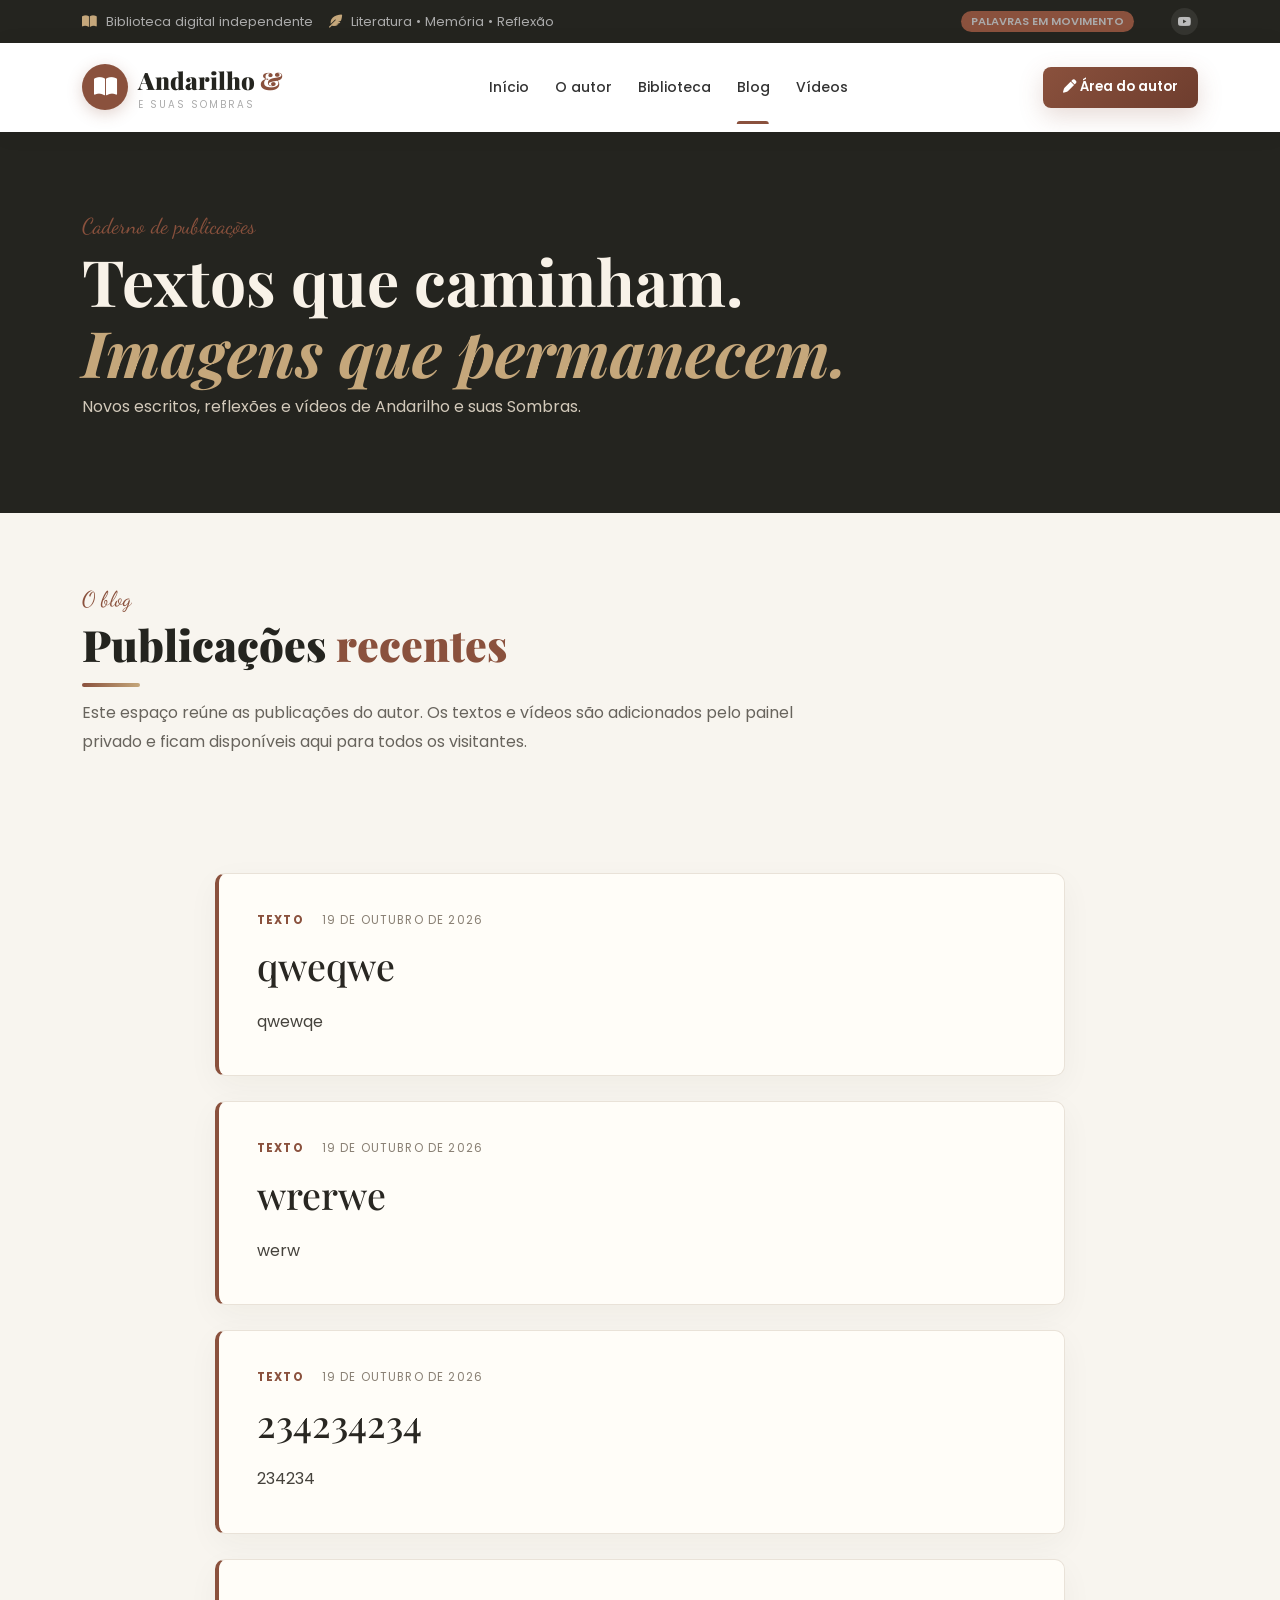
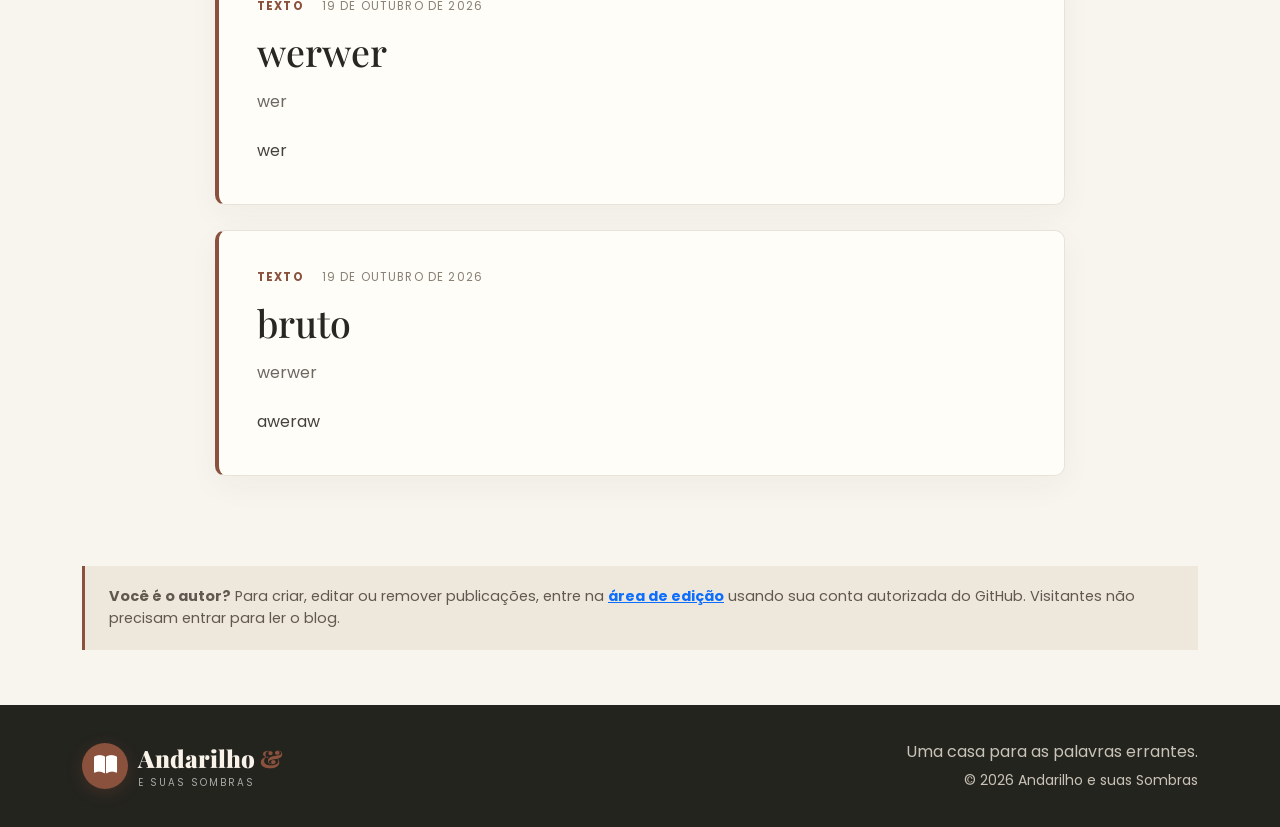
==== commit a5c09353: "Update blog.html" ====
--- a/blog.html
+++ b/blog.html
@@ -4,13 +4,15 @@
 <title>Blog | Andarilho e suas Sombras</title>
 <link href="https://fonts.googleapis.com/css2?family=Playfair+Display:wght@400;700;900&family=Poppins:wght@300;400;500;600;700&family=Dancing+Script:wght@700&display=swap" rel="stylesheet">
 <link href="css/bootstrap.min.css" rel="stylesheet"><link href="css/aos.css" rel="stylesheet"><link rel="stylesheet" href="css/all.min.css"><link rel="stylesheet" href="css/style.css"><link rel="stylesheet" href="css/library.css"><link rel="stylesheet" href="css/blog.css">
-</head><body>
+</head><body data-blog-mode="reflexoes">
 <div id="topbar"><div class="container"><div class="d-flex justify-content-between align-items-center flex-wrap gap-2"><div class="top-contact d-flex flex-wrap"><span><i class="fas fa-book-open"></i> Biblioteca digital independente</span><span><i class="fas fa-feather-alt"></i> Literatura • Memória • Reflexão</span></div><div class="d-flex align-items-center gap-3"><span class="ttag">Palavras em movimento</span><div class="tsoc"><a href="videos.html" aria-label="Vídeos"><i class="fab fa-youtube"></i></a></div></div></div></div></div>
 <nav class="navbar navbar-expand-lg" id="nav"><div class="container"><a class="navbar-brand" href="index.html"><div class="blogo"><div class="bico"><i class="fas fa-book-open"></i></div><div><div class="bname">Andarilho <span>&</span></div><div class="bsub">e suas sombras</div></div></div></a><button class="navbar-toggler border-0" type="button" data-bs-toggle="collapse" data-bs-target="#navmenu" aria-label="Abrir menu"><i class="fas fa-bars" style="color:var(--primary);font-size:1.35rem;"></i></button><div class="collapse navbar-collapse" id="navmenu"><ul class="navbar-nav mx-auto"><li class="nav-item"><a class="nav-link" href="index.html">Início</a></li><li class="nav-item"><a class="nav-link" href="index.html#sobre">O autor</a></li><li class="nav-item"><a class="nav-link" href="obras.html">Biblioteca</a></li><li class="nav-item"><a class="nav-link active" href="blog.html">Blog</a></li><li class="nav-item"><a class="nav-link" href="videos.html">Vídeos</a></li></ul><div class="d-flex align-items-center gap-1"><a href="https://app.pagescms.org/" class="nav-link nav-cta" target="_blank" rel="noopener"><i class="fas fa-pen me-1"></i>Área do autor</a></div></div></div></nav>
 <main><section class="page-banner"><div class="container"><span class="slbl">Caderno de publicações</span><h1>Textos que caminham.<br><span>Imagens que permanecem.</span></h1><p>Novos escritos, reflexões e vídeos de Andarilho e suas Sombras.</p></div></section>
-<section class="blog-intro"><div class="container"><span class="slbl">O blog</span><h2 class="stitle">Publicações <span>recentes</span></h2><div class="sline lft"></div><p class="blog-lead">Este espaço reúne as publicações do autor. Os textos e vídeos são adicionados pelo painel privado e ficam disponíveis aqui para todos os visitantes.</p></div></section>
+
+  <section class="blog-intro"><div class="container"><span class="slbl">O blog</span><h2 class="stitle">Publicações <span>recentes</span></h2><div class="sline lft"></div><p class="blog-lead">Este espaço reúne as publicações do autor. Os textos e vídeos são adicionados pelo painel privado e ficam disponíveis aqui para todos os visitantes.</p></div></section>
 <section class="blog-feed"><div class="container"><div class="blog-feed-grid" data-blog-feed><div class="blog-empty">Carregando publicações…</div></div></div></section>
-<section class="blog-page-footer"><div class="container"><div class="blog-admin-note"><strong>Você é o autor?</strong> Para criar, editar ou remover publicações, entre na <a href="https://app.pagescms.org/" target="_blank" rel="noopener">área de edição</a> usando sua conta autorizada do GitHub. Visitantes não precisam entrar para ler o blog.</div></div></section></main>
+
+  <section class="blog-page-footer"><div class="container"><div class="blog-admin-note"><strong>Você é o autor?</strong> Para criar, editar ou remover publicações, entre na <a href="https://app.pagescms.org/" target="_blank" rel="noopener">área de edição</a> usando sua conta autorizada do GitHub. Visitantes não precisam entrar para ler o blog.</div></div></section></main>
 <footer><div class="container"><div class="row align-items-center gy-3"><div class="col-md-6"><div class="blogo"><div class="bico"><i class="fas fa-book-open"></i></div><div><div class="bname">Andarilho <span>&</span></div><div class="bsub">e suas sombras</div></div></div></div><div class="col-md-6 text-md-end"><p class="mb-1">Uma casa para as palavras errantes.</p><small>© <span class="year"></span> Andarilho e suas Sombras</small></div></div></div></footer>
 <script src="js/bootstrap.bundle.min.js"></script><script src="js/aos.js"></script><script>if(window.AOS)AOS.init({duration:700,once:true});document.querySelectorAll('.year').forEach(e=>e.textContent=new Date().getFullYear());</script><script src="js/blog.js"></script>
-</body></html>+</body></html>
--- a/css/library.css
+++ b/css/library.css
@@ -53,3 +53,79 @@
 footer a{color:#c9c2b6}
 .small-note{font-size:.82rem;color:#777}
 @media(max-width:767px){#hero{background:var(--cream);min-height:auto}#hero .hero-copy{padding:65px 0 20px}.literary-art{min-height:340px}.book-shape{width:190px;height:270px}.book-shadow{width:215px;height:295px}.book-orbit{width:270px;height:270px}.page-banner{padding:60px 0}.feature-tile{margin-bottom:12px}}
+
+/* Publicações do blog dentro da Biblioteca */
+[data-blog-feed] {
+    display: grid;
+    grid-template-columns: repeat(auto-fit, minmax(280px, 1fr));
+    gap: 28px;
+    margin-top: 35px;
+}
+
+.blog-post-card {
+    background: #fff;
+    border: 1px solid #e5dccd;
+    border-radius: 10px;
+    padding: 28px;
+    box-shadow: 0 8px 24px rgba(0, 0, 0, 0.06);
+    overflow: hidden;
+}
+
+.blog-post-meta {
+    display: flex;
+    flex-wrap: wrap;
+    gap: 12px;
+    margin-bottom: 14px;
+    font-size: 0.8rem;
+    color: #8b7561;
+}
+
+.blog-post-category {
+    color: #9c3434;
+    font-weight: 600;
+}
+
+.blog-post-title {
+    font-family: 'Playfair Display', serif;
+    font-size: 1.6rem;
+    line-height: 1.3;
+    margin-bottom: 14px;
+    color: #332820;
+}
+
+.blog-post-summary,
+.blog-post-body {
+    color: #62574d;
+    line-height: 1.8;
+    overflow-wrap: anywhere;
+}
+
+.blog-video-frame {
+    position: relative;
+    width: 100%;
+    aspect-ratio: 16 / 9;
+    margin: 20px 0;
+}
+
+.blog-video-frame iframe {
+    position: absolute;
+    inset: 0;
+    width: 100%;
+    height: 100%;
+    border: 0;
+    border-radius: 8px;
+}
+
+.blog-empty {
+    grid-column: 1 / -1;
+    padding: 25px;
+    background: #f3efe6;
+    border-radius: 8px;
+    color: #62574d;
+}
+
+@media (max-width: 576px) {
+    .blog-post-card {
+        padding: 20px;
+    }
+}
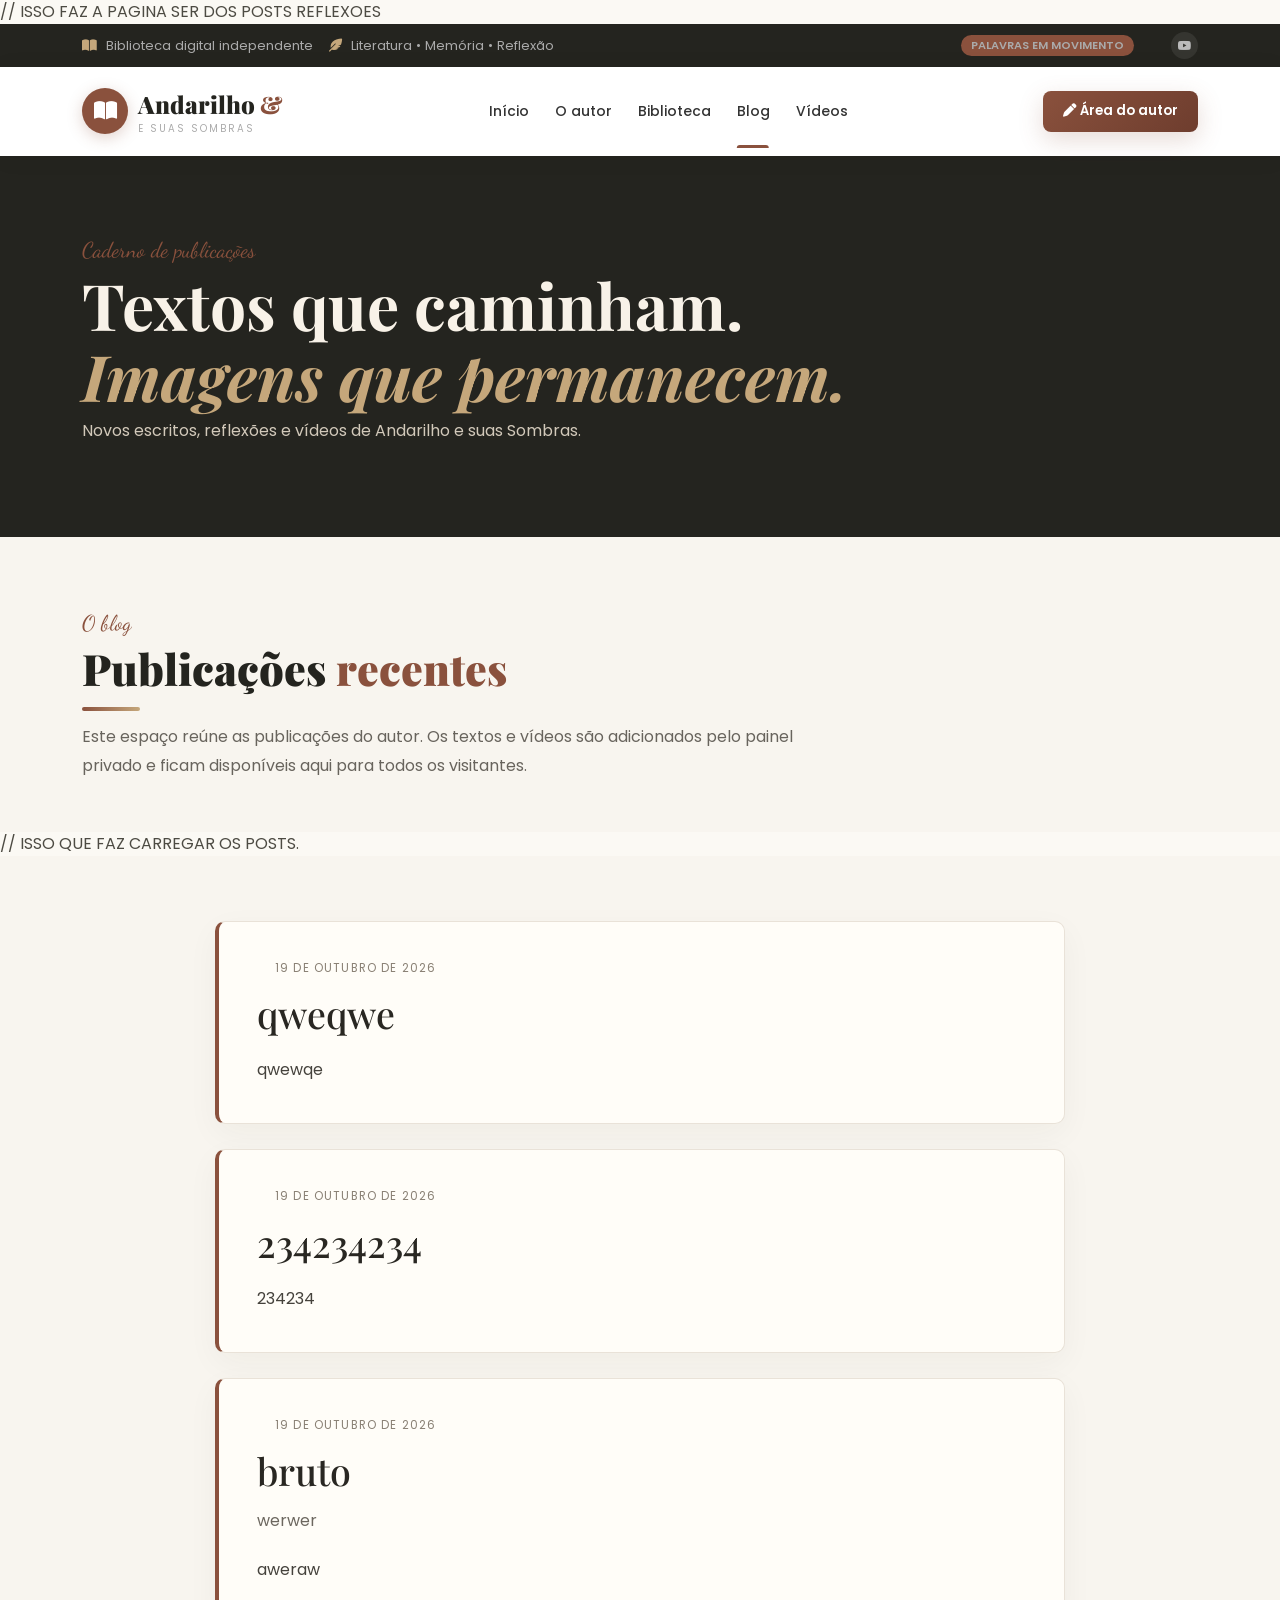
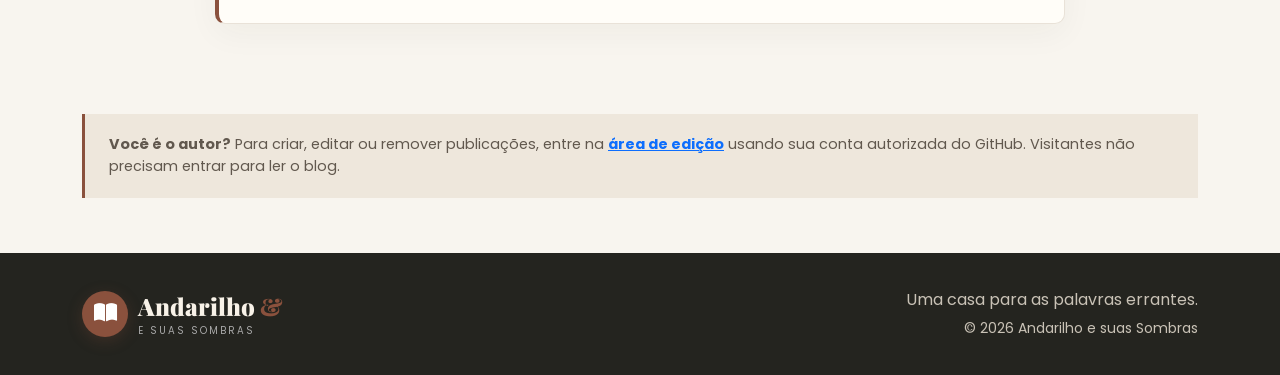
==== commit d6a7825c: "Update blog.html" ====
--- a/blog.html
+++ b/blog.html
@@ -4,13 +4,14 @@
 <title>Blog | Andarilho e suas Sombras</title>
 <link href="https://fonts.googleapis.com/css2?family=Playfair+Display:wght@400;700;900&family=Poppins:wght@300;400;500;600;700&family=Dancing+Script:wght@700&display=swap" rel="stylesheet">
 <link href="css/bootstrap.min.css" rel="stylesheet"><link href="css/aos.css" rel="stylesheet"><link rel="stylesheet" href="css/all.min.css"><link rel="stylesheet" href="css/style.css"><link rel="stylesheet" href="css/library.css"><link rel="stylesheet" href="css/blog.css">
-</head><body data-blog-mode="reflexoes">
+</head><body data-blog-mode="reflexoes"> // ISSO FAZ A PAGINA SER DOS POSTS REFLEXOES
 <div id="topbar"><div class="container"><div class="d-flex justify-content-between align-items-center flex-wrap gap-2"><div class="top-contact d-flex flex-wrap"><span><i class="fas fa-book-open"></i> Biblioteca digital independente</span><span><i class="fas fa-feather-alt"></i> Literatura • Memória • Reflexão</span></div><div class="d-flex align-items-center gap-3"><span class="ttag">Palavras em movimento</span><div class="tsoc"><a href="videos.html" aria-label="Vídeos"><i class="fab fa-youtube"></i></a></div></div></div></div></div>
 <nav class="navbar navbar-expand-lg" id="nav"><div class="container"><a class="navbar-brand" href="index.html"><div class="blogo"><div class="bico"><i class="fas fa-book-open"></i></div><div><div class="bname">Andarilho <span>&</span></div><div class="bsub">e suas sombras</div></div></div></a><button class="navbar-toggler border-0" type="button" data-bs-toggle="collapse" data-bs-target="#navmenu" aria-label="Abrir menu"><i class="fas fa-bars" style="color:var(--primary);font-size:1.35rem;"></i></button><div class="collapse navbar-collapse" id="navmenu"><ul class="navbar-nav mx-auto"><li class="nav-item"><a class="nav-link" href="index.html">Início</a></li><li class="nav-item"><a class="nav-link" href="index.html#sobre">O autor</a></li><li class="nav-item"><a class="nav-link" href="obras.html">Biblioteca</a></li><li class="nav-item"><a class="nav-link active" href="blog.html">Blog</a></li><li class="nav-item"><a class="nav-link" href="videos.html">Vídeos</a></li></ul><div class="d-flex align-items-center gap-1"><a href="https://app.pagescms.org/" class="nav-link nav-cta" target="_blank" rel="noopener"><i class="fas fa-pen me-1"></i>Área do autor</a></div></div></div></nav>
 <main><section class="page-banner"><div class="container"><span class="slbl">Caderno de publicações</span><h1>Textos que caminham.<br><span>Imagens que permanecem.</span></h1><p>Novos escritos, reflexões e vídeos de Andarilho e suas Sombras.</p></div></section>
 
   <section class="blog-intro"><div class="container"><span class="slbl">O blog</span><h2 class="stitle">Publicações <span>recentes</span></h2><div class="sline lft"></div><p class="blog-lead">Este espaço reúne as publicações do autor. Os textos e vídeos são adicionados pelo painel privado e ficam disponíveis aqui para todos os visitantes.</p></div></section>
-<section class="blog-feed"><div class="container"><div class="blog-feed-grid" data-blog-feed><div class="blog-empty">Carregando publicações…</div></div></div></section>
+// ISSO QUE FAZ CARREGAR OS POSTS.
+  <section class="blog-feed"><div class="container"><div class="blog-feed-grid" data-blog-feed><div class="blog-empty">Carregando publicações…</div></div></div></section>
 
   <section class="blog-page-footer"><div class="container"><div class="blog-admin-note"><strong>Você é o autor?</strong> Para criar, editar ou remover publicações, entre na <a href="https://app.pagescms.org/" target="_blank" rel="noopener">área de edição</a> usando sua conta autorizada do GitHub. Visitantes não precisam entrar para ler o blog.</div></div></section></main>
 <footer><div class="container"><div class="row align-items-center gy-3"><div class="col-md-6"><div class="blogo"><div class="bico"><i class="fas fa-book-open"></i></div><div><div class="bname">Andarilho <span>&</span></div><div class="bsub">e suas sombras</div></div></div></div><div class="col-md-6 text-md-end"><p class="mb-1">Uma casa para as palavras errantes.</p><small>© <span class="year"></span> Andarilho e suas Sombras</small></div></div></div></footer>
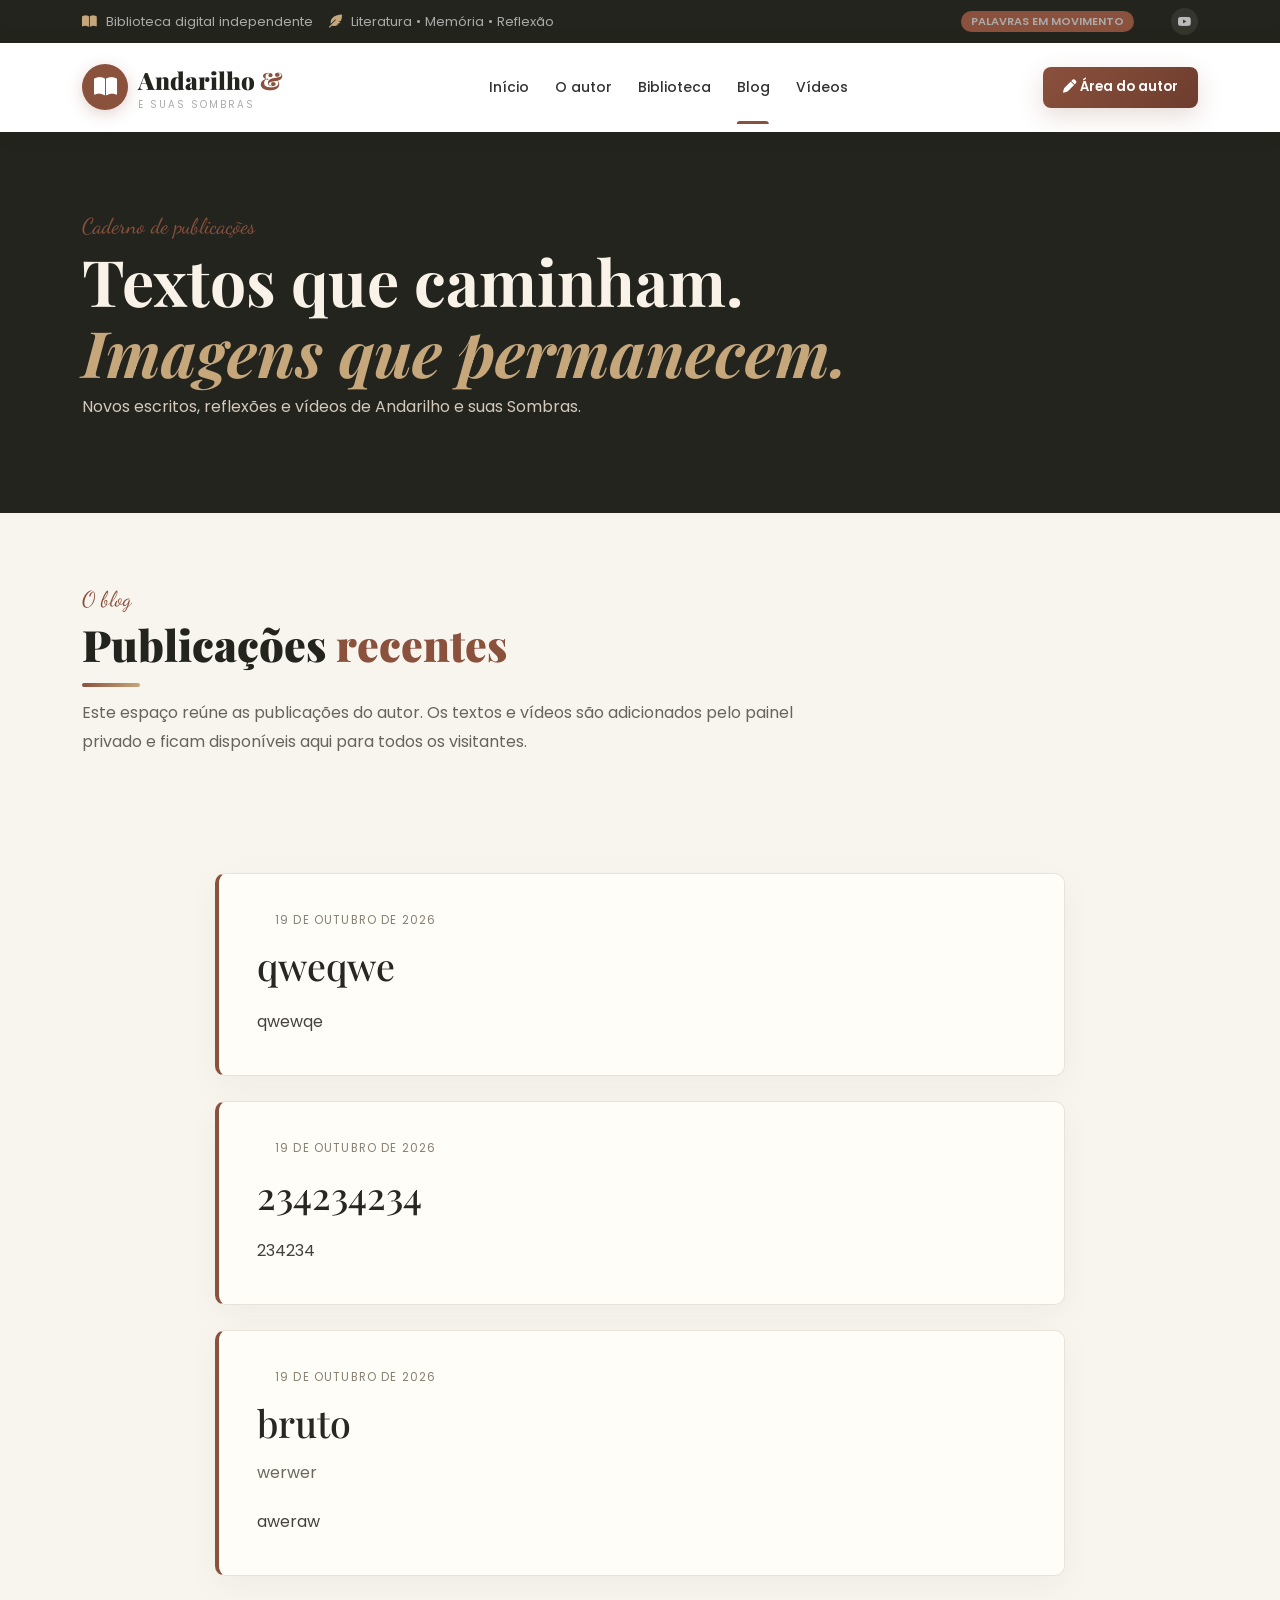
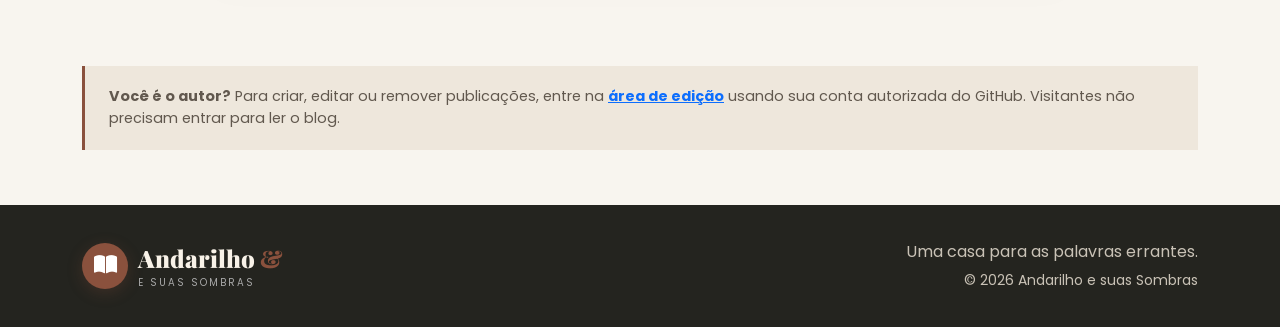
==== commit 045ecf42: "Update blog.html" ====
--- a/blog.html
+++ b/blog.html
@@ -4,13 +4,13 @@
 <title>Blog | Andarilho e suas Sombras</title>
 <link href="https://fonts.googleapis.com/css2?family=Playfair+Display:wght@400;700;900&family=Poppins:wght@300;400;500;600;700&family=Dancing+Script:wght@700&display=swap" rel="stylesheet">
 <link href="css/bootstrap.min.css" rel="stylesheet"><link href="css/aos.css" rel="stylesheet"><link rel="stylesheet" href="css/all.min.css"><link rel="stylesheet" href="css/style.css"><link rel="stylesheet" href="css/library.css"><link rel="stylesheet" href="css/blog.css">
-</head><body data-blog-mode="reflexoes"> // ISSO FAZ A PAGINA SER DOS POSTS REFLEXOES
+</head><body data-blog-mode="reflexoes"> <!-- ISSO FAZ APARECER OS POSTS DE REFLEXOES. -->
 <div id="topbar"><div class="container"><div class="d-flex justify-content-between align-items-center flex-wrap gap-2"><div class="top-contact d-flex flex-wrap"><span><i class="fas fa-book-open"></i> Biblioteca digital independente</span><span><i class="fas fa-feather-alt"></i> Literatura • Memória • Reflexão</span></div><div class="d-flex align-items-center gap-3"><span class="ttag">Palavras em movimento</span><div class="tsoc"><a href="videos.html" aria-label="Vídeos"><i class="fab fa-youtube"></i></a></div></div></div></div></div>
 <nav class="navbar navbar-expand-lg" id="nav"><div class="container"><a class="navbar-brand" href="index.html"><div class="blogo"><div class="bico"><i class="fas fa-book-open"></i></div><div><div class="bname">Andarilho <span>&</span></div><div class="bsub">e suas sombras</div></div></div></a><button class="navbar-toggler border-0" type="button" data-bs-toggle="collapse" data-bs-target="#navmenu" aria-label="Abrir menu"><i class="fas fa-bars" style="color:var(--primary);font-size:1.35rem;"></i></button><div class="collapse navbar-collapse" id="navmenu"><ul class="navbar-nav mx-auto"><li class="nav-item"><a class="nav-link" href="index.html">Início</a></li><li class="nav-item"><a class="nav-link" href="index.html#sobre">O autor</a></li><li class="nav-item"><a class="nav-link" href="obras.html">Biblioteca</a></li><li class="nav-item"><a class="nav-link active" href="blog.html">Blog</a></li><li class="nav-item"><a class="nav-link" href="videos.html">Vídeos</a></li></ul><div class="d-flex align-items-center gap-1"><a href="https://app.pagescms.org/" class="nav-link nav-cta" target="_blank" rel="noopener"><i class="fas fa-pen me-1"></i>Área do autor</a></div></div></div></nav>
 <main><section class="page-banner"><div class="container"><span class="slbl">Caderno de publicações</span><h1>Textos que caminham.<br><span>Imagens que permanecem.</span></h1><p>Novos escritos, reflexões e vídeos de Andarilho e suas Sombras.</p></div></section>
 
   <section class="blog-intro"><div class="container"><span class="slbl">O blog</span><h2 class="stitle">Publicações <span>recentes</span></h2><div class="sline lft"></div><p class="blog-lead">Este espaço reúne as publicações do autor. Os textos e vídeos são adicionados pelo painel privado e ficam disponíveis aqui para todos os visitantes.</p></div></section>
-// ISSO QUE FAZ CARREGAR OS POSTS.
+<!-- ISSO FAZ OS POSTS APARECEREM. -->
   <section class="blog-feed"><div class="container"><div class="blog-feed-grid" data-blog-feed><div class="blog-empty">Carregando publicações…</div></div></div></section>
 
   <section class="blog-page-footer"><div class="container"><div class="blog-admin-note"><strong>Você é o autor?</strong> Para criar, editar ou remover publicações, entre na <a href="https://app.pagescms.org/" target="_blank" rel="noopener">área de edição</a> usando sua conta autorizada do GitHub. Visitantes não precisam entrar para ler o blog.</div></div></section></main>
